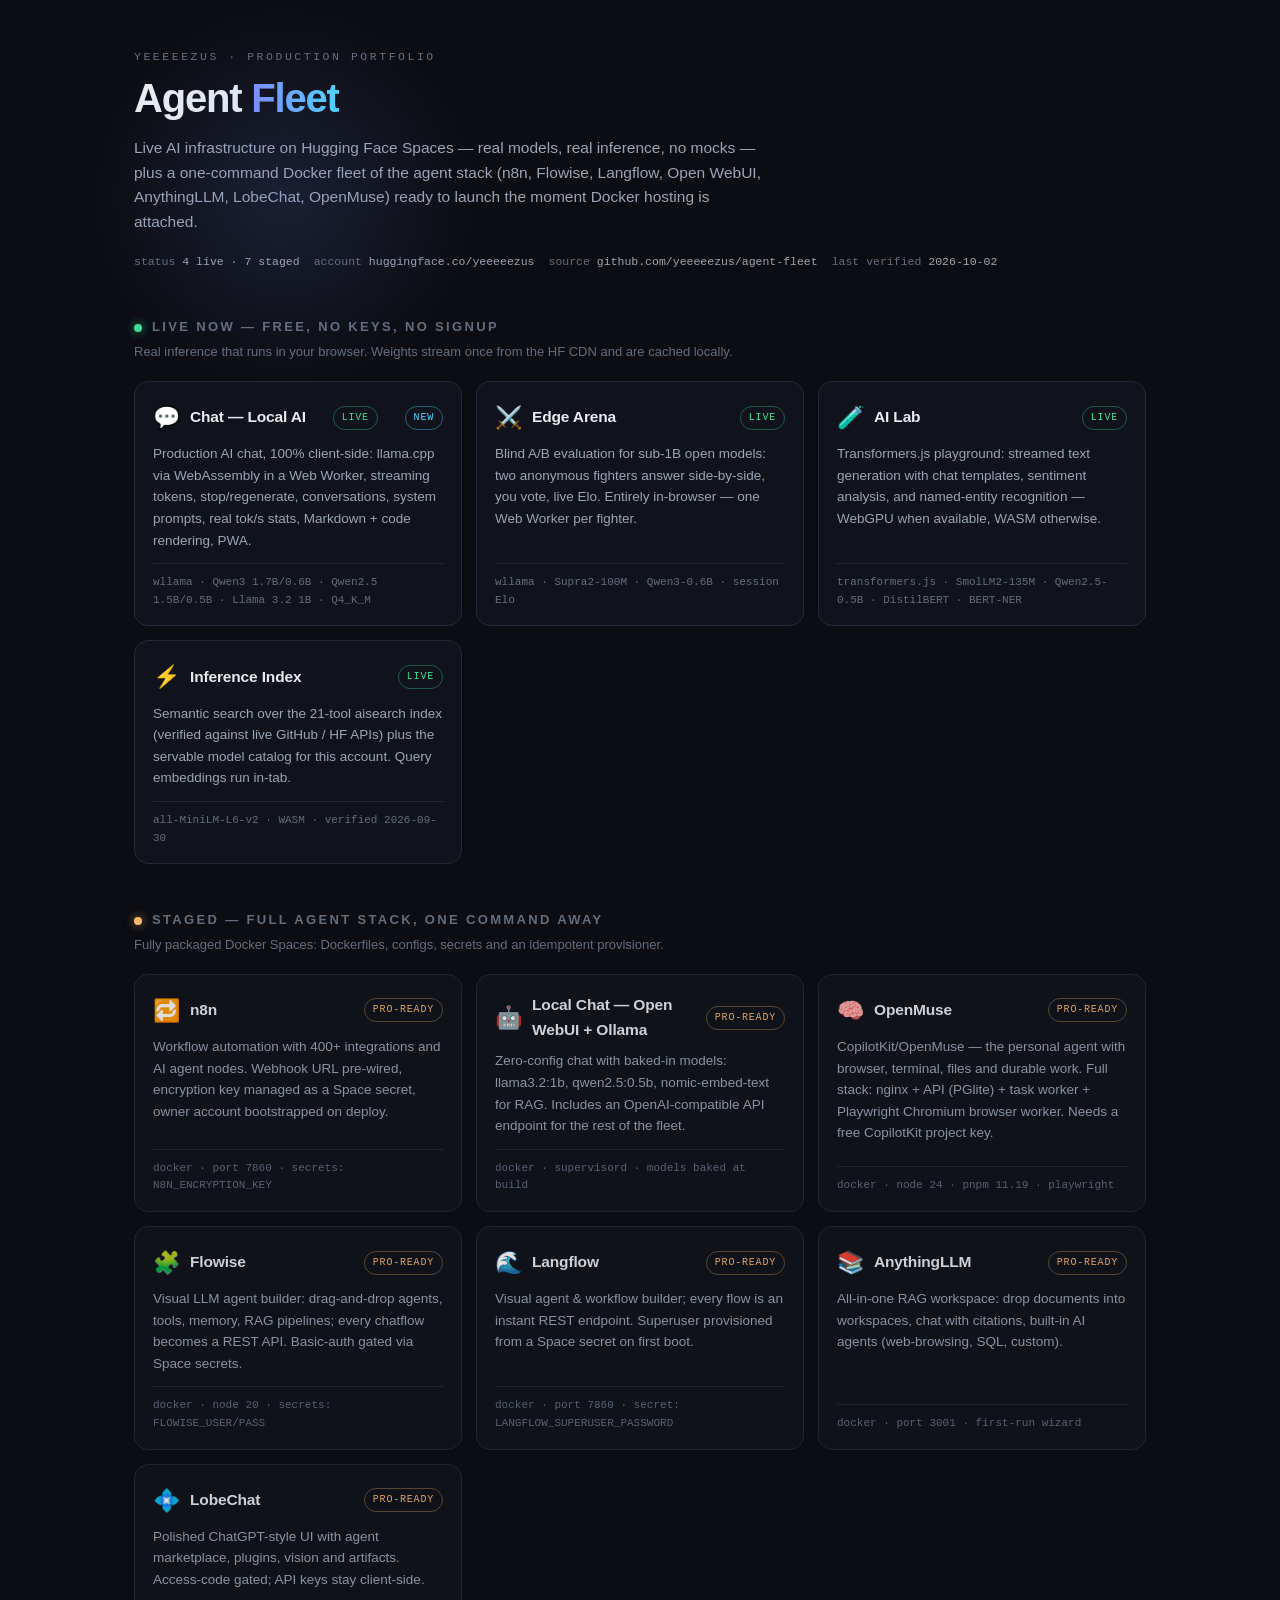
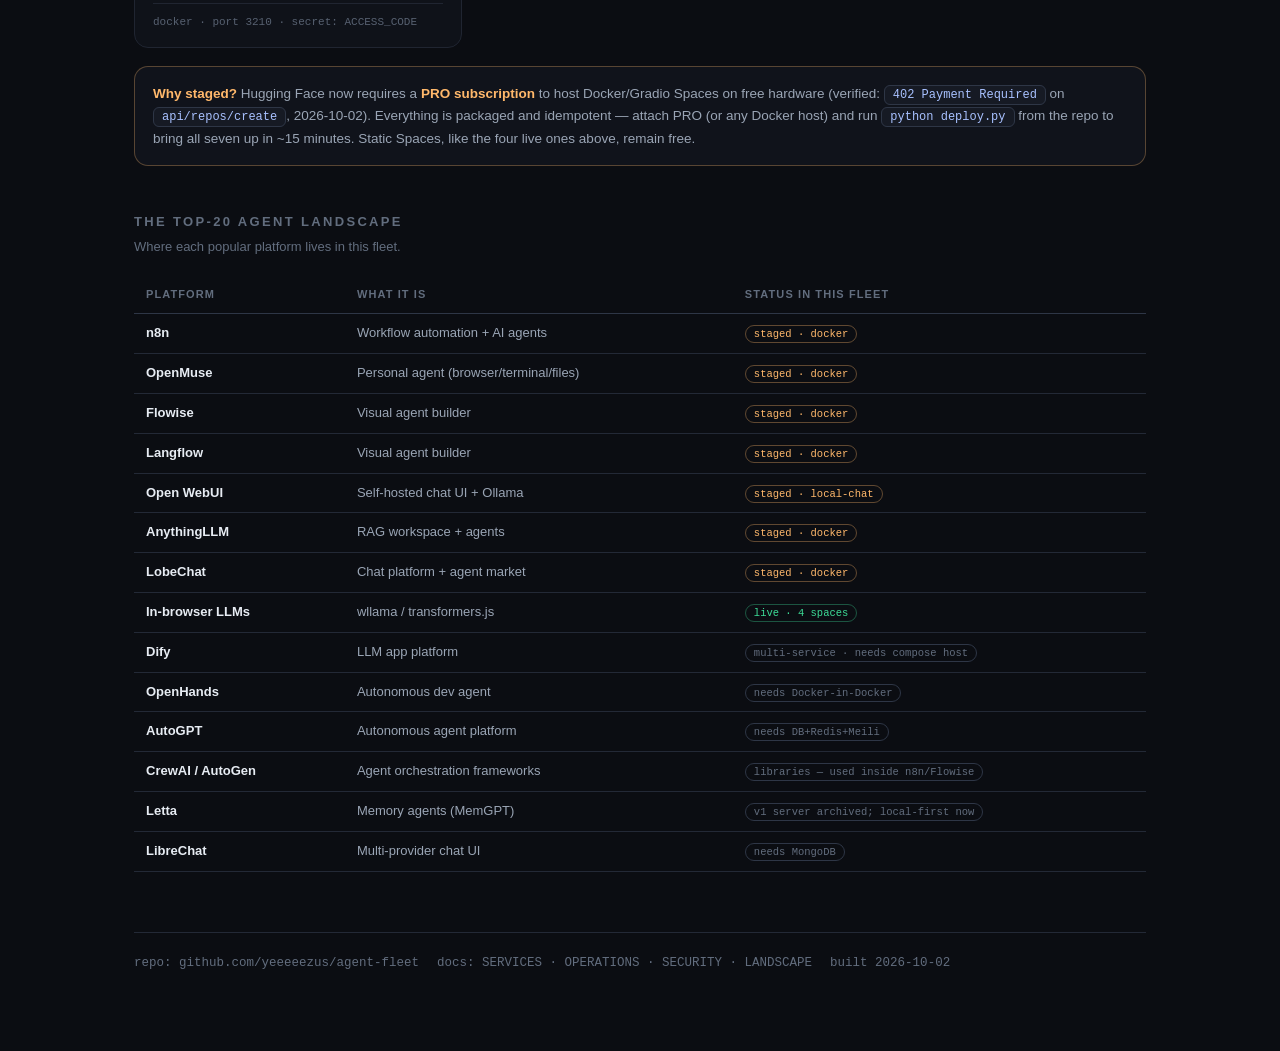
==== spaces/agent-hub/index.html @ 67d7ffa5 "agent-fleet: document deploy, ports, and secrets for this repo Replace the fleet notes so they match" ====
<!doctype html>
<html lang="en">
<head>
<meta charset="utf-8" />
<meta name="viewport" content="width=device-width, initial-scale=1" />
<title>Agent Fleet — live AI infrastructure</title>
<meta name="description" content="The agent fleet: live AI deployments on Hugging Face Spaces plus a one-command Docker fleet." />
<link rel="icon" href="data:image/svg+xml,%3Csvg xmlns='http://www.w3.org/2000/svg' viewBox='0 0 64 64'%3E%3Cdefs%3E%3ClinearGradient id='g' x1='0' y1='0' x2='1' y2='1'%3E%3Cstop offset='0' stop-color='%237c8cff'/%3E%3Cstop offset='1' stop-color='%234dd6ff'/%3E%3C/linearGradient%3E%3C/defs%3E%3Crect x='4' y='4' width='56' height='56' rx='14' fill='%230b0d12' stroke='url(%23g)' stroke-width='2.5'/%3E%3Ccircle cx='32' cy='32' r='10' fill='url(%23g)'/%3E%3C/svg%3E" />
<style>
:root {
  --bg: #0b0d12; --bg-2: #10131b; --bg-3: #161a24;
  --line: #232936; --line-2: #2e3646;
  --text: #e7ecf3; --text-2: #9aa5b5; --text-3: #626d7e;
  --accent: #7c8cff; --accent2: #4dd6ff;
  --ok: #3ddc97; --warn: #ffb86b;
  --mono: ui-monospace, "SF Mono", Menlo, Consolas, monospace;
  --sans: -apple-system, "Segoe UI", Inter, Roboto, sans-serif;
}
* { box-sizing: border-box; }
body {
  margin: 0; background: var(--bg); color: var(--text);
  font-family: var(--sans); font-size: 15px; line-height: 1.6;
}
.wrap { max-width: 1060px; margin: 0 auto; padding: 48px 24px 80px; }
a { color: var(--accent); text-decoration: none; }
a:hover { text-decoration: underline; }

header.hero { margin-bottom: 42px; position: relative; }
.glow {
  position: absolute; top: -60px; left: -60px; width: 420px; height: 420px;
  background: radial-gradient(circle, rgba(124,140,255,.14), transparent 65%);
  pointer-events: none;
}
.eyebrow {
  font-family: var(--mono); font-size: 11.5px; letter-spacing: .22em;
  color: var(--text-3); text-transform: uppercase; margin-bottom: 10px;
}
h1 { font-size: 40px; letter-spacing: -.03em; margin: 0 0 10px; line-height: 1.1; }
h1 .grad {
  background: linear-gradient(90deg, var(--accent), var(--accent2));
  -webkit-background-clip: text; background-clip: text; color: transparent;
}
.sub { color: var(--text-2); font-size: 15.5px; max-width: 640px; }
.meta {
  display: flex; flex-wrap: wrap; gap: 14px; margin-top: 18px;
  font-family: var(--mono); font-size: 11.5px; color: var(--text-3);
}
.meta span b { color: var(--text-2); font-weight: 500; }

section { margin-top: 46px; }
h2 {
  font-size: 13px; letter-spacing: .18em; text-transform: uppercase;
  color: var(--text-3); margin: 0 0 4px;
  display: flex; align-items: center; gap: 10px;
}
h2 .live-dot {
  width: 8px; height: 8px; border-radius: 50%; background: var(--ok);
  box-shadow: 0 0 10px rgba(61,220,151,.7);
}
h2 .pro-dot {
  width: 8px; height: 8px; border-radius: 50%; background: var(--warn);
  box-shadow: 0 0 10px rgba(255,184,107,.6);
}
.section-sub { color: var(--text-3); font-size: 13px; margin: 0 0 18px; }

.grid { display: grid; grid-template-columns: repeat(auto-fill, minmax(300px, 1fr)); gap: 14px; }

.card {
  background: var(--bg-2); border: 1px solid var(--line); border-radius: 14px;
  padding: 18px 18px 16px; display: flex; flex-direction: column; gap: 8px;
  transition: border-color .15s ease, transform .1s ease;
}
a.card { color: var(--text); }
a.card:hover { border-color: var(--accent); text-decoration: none; transform: translateY(-2px); }
.card.pro { opacity: .88; }
.card.pro:hover { border-color: var(--warn); }

.card-top { display: flex; align-items: center; gap: 10px; }
.card-emoji { font-size: 22px; }
.card-title { font-weight: 700; font-size: 15.5px; letter-spacing: -.01em; }
.badge {
  margin-left: auto; font-family: var(--mono); font-size: 10px;
  letter-spacing: .08em; padding: 3px 8px; border-radius: 999px;
  border: 1px solid var(--line-2); color: var(--text-3); white-space: nowrap;
}
.badge.live { color: var(--ok); border-color: rgba(61,220,151,.35); }
.badge.pro { color: var(--warn); border-color: rgba(255,184,107,.35); }
.badge.new { color: var(--accent2); border-color: rgba(77,214,255,.4); }
.card-desc { color: var(--text-2); font-size: 13.5px; flex: 1; }
.card-tech {
  font-family: var(--mono); font-size: 11px; color: var(--text-3);
  border-top: 1px solid var(--line); padding-top: 10px; margin-top: 4px;
}

.callout {
  margin-top: 18px; background: var(--bg-2); border: 1px solid rgba(255,184,107,.3);
  border-radius: 14px; padding: 16px 18px; font-size: 13.5px; color: var(--text-2);
}
.callout b { color: var(--warn); }
.callout code {
  font-family: var(--mono); font-size: 12px; background: var(--bg-3);
  border: 1px solid var(--line-2); border-radius: 6px; padding: 2px 8px; color: #a8c1ff;
}

table { width: 100%; border-collapse: collapse; font-size: 13px; }
th {
  text-align: left; font-size: 11px; letter-spacing: .1em; text-transform: uppercase;
  color: var(--text-3); padding: 10px 12px; border-bottom: 1px solid var(--line-2);
}
td { padding: 9px 12px; border-bottom: 1px solid var(--line); color: var(--text-2); }
td:first-child { color: var(--text); font-weight: 600; }
.tag {
  font-family: var(--mono); font-size: 10.5px; padding: 2px 8px; border-radius: 999px;
  border: 1px solid var(--line-2); white-space: nowrap;
}
.tag.live { color: var(--ok); border-color: rgba(61,220,151,.35); }
.tag.pro { color: var(--warn); border-color: rgba(255,184,107,.35); }
.tag.alt { color: var(--text-3); }

footer {
  margin-top: 60px; padding-top: 20px; border-top: 1px solid var(--line);
  color: var(--text-3); font-size: 12.5px; font-family: var(--mono);
  display: flex; flex-wrap: wrap; gap: 18px;
}
@media (max-width: 720px) { h1 { font-size: 30px; } .wrap { padding: 32px 16px 60px; } }
</style>
</head>
<body>
<div class="wrap">

<header class="hero">
  <div class="glow"></div>
  <div class="eyebrow">yeeeeezus · production portfolio</div>
  <h1>Agent <span class="grad">Fleet</span></h1>
  <p class="sub">Live AI infrastructure on Hugging Face Spaces — real models, real inference, no mocks —
  plus a one-command Docker fleet of the agent stack (n8n, Flowise, Langflow, Open WebUI, AnythingLLM,
  LobeChat, OpenMuse) ready to launch the moment Docker hosting is attached.</p>
  <div class="meta">
    <span>status <b>4 live · 7 staged</b></span>
    <span>account <b>huggingface.co/yeeeeezus</b></span>
    <span>source <b>github.com/yeeeeezus/agent-fleet</b></span>
    <span>last verified <b>2026-10-02</b></span>
  </div>
</header>

<section>
  <h2><span class="live-dot"></span>Live now — free, no keys, no signup</h2>
  <p class="section-sub">Real inference that runs in your browser. Weights stream once from the HF CDN and are cached locally.</p>
  <div class="grid">

    <a class="card" href="https://yeeeeezus-chat.static.hf.space" target="_blank" rel="noopener">
      <div class="card-top"><span class="card-emoji">💬</span><span class="card-title">Chat — Local AI</span><span class="badge live">LIVE</span><span class="badge new">NEW</span></div>
      <div class="card-desc">Production AI chat, 100% client-side: llama.cpp via WebAssembly in a Web Worker, streaming tokens, stop/regenerate, conversations, system prompts, real tok/s stats, Markdown + code rendering, PWA.</div>
      <div class="card-tech">wllama · Qwen3 1.7B/0.6B · Qwen2.5 1.5B/0.5B · Llama 3.2 1B · Q4_K_M</div>
    </a>

    <a class="card" href="https://yeeeeezus-edge-arena.static.hf.space" target="_blank" rel="noopener">
      <div class="card-top"><span class="card-emoji">⚔️</span><span class="card-title">Edge Arena</span><span class="badge live">LIVE</span></div>
      <div class="card-desc">Blind A/B evaluation for sub-1B open models: two anonymous fighters answer side-by-side, you vote, live Elo. Entirely in-browser — one Web Worker per fighter.</div>
      <div class="card-tech">wllama · Supra2-100M · Qwen3-0.6B · session Elo</div>
    </a>

    <a class="card" href="https://yeeeeezus-ai-lab.static.hf.space" target="_blank" rel="noopener">
      <div class="card-top"><span class="card-emoji">🧪</span><span class="card-title">AI Lab</span><span class="badge live">LIVE</span></div>
      <div class="card-desc">Transformers.js playground: streamed text generation with chat templates, sentiment analysis, and named-entity recognition — WebGPU when available, WASM otherwise.</div>
      <div class="card-tech">transformers.js · SmolLM2-135M · Qwen2.5-0.5B · DistilBERT · BERT-NER</div>
    </a>

    <a class="card" href="https://yeeeeezus-inference.static.hf.space" target="_blank" rel="noopener">
      <div class="card-top"><span class="card-emoji">⚡</span><span class="card-title">Inference Index</span><span class="badge live">LIVE</span></div>
      <div class="card-desc">Semantic search over the 21-tool aisearch index (verified against live GitHub / HF APIs) plus the servable model catalog for this account. Query embeddings run in-tab.</div>
      <div class="card-tech">all-MiniLM-L6-v2 · WASM · verified 2026-09-30</div>
    </a>

  </div>
</section>

<section>
  <h2><span class="pro-dot"></span>Staged — full agent stack, one command away</h2>
  <p class="section-sub">Fully packaged Docker Spaces: Dockerfiles, configs, secrets and an idempotent provisioner.</p>
  <div class="grid">

    <a class="card pro" href="https://github.com/yeeeeezus/agent-fleet/tree/main/spaces/n8n" target="_blank" rel="noopener">
      <div class="card-top"><span class="card-emoji">🔁</span><span class="card-title">n8n</span><span class="badge pro">PRO-READY</span></div>
      <div class="card-desc">Workflow automation with 400+ integrations and AI agent nodes. Webhook URL pre-wired, encryption key managed as a Space secret, owner account bootstrapped on deploy.</div>
      <div class="card-tech">docker · port 7860 · secrets: N8N_ENCRYPTION_KEY</div>
    </a>

    <a class="card pro" href="https://github.com/yeeeeezus/agent-fleet/tree/main/spaces/local-chat" target="_blank" rel="noopener">
      <div class="card-top"><span class="card-emoji">🤖</span><span class="card-title">Local Chat — Open WebUI + Ollama</span><span class="badge pro">PRO-READY</span></div>
      <div class="card-desc">Zero-config chat with baked-in models: llama3.2:1b, qwen2.5:0.5b, nomic-embed-text for RAG. Includes an OpenAI-compatible API endpoint for the rest of the fleet.</div>
      <div class="card-tech">docker · supervisord · models baked at build</div>
    </a>

    <a class="card pro" href="https://github.com/yeeeeezus/agent-fleet/tree/main/spaces/openmuse" target="_blank" rel="noopener">
      <div class="card-top"><span class="card-emoji">🧠</span><span class="card-title">OpenMuse</span><span class="badge pro">PRO-READY</span></div>
      <div class="card-desc">CopilotKit/OpenMuse — the personal agent with browser, terminal, files and durable work. Full stack: nginx + API (PGlite) + task worker + Playwright Chromium browser worker. Needs a free CopilotKit project key.</div>
      <div class="card-tech">docker · node 24 · pnpm 11.19 · playwright</div>
    </a>

    <a class="card pro" href="https://github.com/yeeeeezus/agent-fleet/tree/main/spaces/flowise" target="_blank" rel="noopener">
      <div class="card-top"><span class="card-emoji">🧩</span><span class="card-title">Flowise</span><span class="badge pro">PRO-READY</span></div>
      <div class="card-desc">Visual LLM agent builder: drag-and-drop agents, tools, memory, RAG pipelines; every chatflow becomes a REST API. Basic-auth gated via Space secrets.</div>
      <div class="card-tech">docker · node 20 · secrets: FLOWISE_USER/PASS</div>
    </a>

    <a class="card pro" href="https://github.com/yeeeeezus/agent-fleet/tree/main/spaces/langflow" target="_blank" rel="noopener">
      <div class="card-top"><span class="card-emoji">🌊</span><span class="card-title">Langflow</span><span class="badge pro">PRO-READY</span></div>
      <div class="card-desc">Visual agent & workflow builder; every flow is an instant REST endpoint. Superuser provisioned from a Space secret on first boot.</div>
      <div class="card-tech">docker · port 7860 · secret: LANGFLOW_SUPERUSER_PASSWORD</div>
    </a>

    <a class="card pro" href="https://github.com/yeeeeezus/agent-fleet/tree/main/spaces/anythingllm" target="_blank" rel="noopener">
      <div class="card-top"><span class="card-emoji">📚</span><span class="card-title">AnythingLLM</span><span class="badge pro">PRO-READY</span></div>
      <div class="card-desc">All-in-one RAG workspace: drop documents into workspaces, chat with citations, built-in AI agents (web-browsing, SQL, custom).</div>
      <div class="card-tech">docker · port 3001 · first-run wizard</div>
    </a>

    <a class="card pro" href="https://github.com/yeeeeezus/agent-fleet/tree/main/spaces/lobechat" target="_blank" rel="noopener">
      <div class="card-top"><span class="card-emoji">💠</span><span class="card-title">LobeChat</span><span class="badge pro">PRO-READY</span></div>
      <div class="card-desc">Polished ChatGPT-style UI with agent marketplace, plugins, vision and artifacts. Access-code gated; API keys stay client-side.</div>
      <div class="card-tech">docker · port 3210 · secret: ACCESS_CODE</div>
    </a>

  </div>

  <div class="callout">
    <b>Why staged?</b> Hugging Face now requires a <b>PRO subscription</b> to host Docker/Gradio Spaces on
    free hardware (verified: <code>402 Payment Required</code> on <code>api/repos/create</code>, 2026-10-02).
    Everything is packaged and idempotent — attach PRO (or any Docker host) and run
    <code>python deploy.py</code> from the repo to bring all seven up in ~15 minutes.
    Static Spaces, like the four live ones above, remain free.
  </div>
</section>

<section>
  <h2>The top-20 agent landscape</h2>
  <p class="section-sub">Where each popular platform lives in this fleet.</p>
  <table>
    <thead><tr><th>Platform</th><th>What it is</th><th>Status in this fleet</th></tr></thead>
    <tbody>
      <tr><td>n8n</td><td>Workflow automation + AI agents</td><td><span class="tag pro">staged · docker</span></td></tr>
      <tr><td>OpenMuse</td><td>Personal agent (browser/terminal/files)</td><td><span class="tag pro">staged · docker</span></td></tr>
      <tr><td>Flowise</td><td>Visual agent builder</td><td><span class="tag pro">staged · docker</span></td></tr>
      <tr><td>Langflow</td><td>Visual agent builder</td><td><span class="tag pro">staged · docker</span></td></tr>
      <tr><td>Open WebUI</td><td>Self-hosted chat UI + Ollama</td><td><span class="tag pro">staged · local-chat</span></td></tr>
      <tr><td>AnythingLLM</td><td>RAG workspace + agents</td><td><span class="tag pro">staged · docker</span></td></tr>
      <tr><td>LobeChat</td><td>Chat platform + agent market</td><td><span class="tag pro">staged · docker</span></td></tr>
      <tr><td>In-browser LLMs</td><td>wllama / transformers.js</td><td><span class="tag live">live · 4 spaces</span></td></tr>
      <tr><td>Dify</td><td>LLM app platform</td><td><span class="tag alt">multi-service · needs compose host</span></td></tr>
      <tr><td>OpenHands</td><td>Autonomous dev agent</td><td><span class="tag alt">needs Docker-in-Docker</span></td></tr>
      <tr><td>AutoGPT</td><td>Autonomous agent platform</td><td><span class="tag alt">needs DB+Redis+Meili</span></td></tr>
      <tr><td>CrewAI / AutoGen</td><td>Agent orchestration frameworks</td><td><span class="tag alt">libraries — used inside n8n/Flowise</span></td></tr>
      <tr><td>Letta</td><td>Memory agents (MemGPT)</td><td><span class="tag alt">v1 server archived; local-first now</span></td></tr>
      <tr><td>LibreChat</td><td>Multi-provider chat UI</td><td><span class="tag alt">needs MongoDB</span></td></tr>
    </tbody>
  </table>
</section>

<footer>
  <span>repo: github.com/yeeeeezus/agent-fleet</span>
  <span>docs: SERVICES · OPERATIONS · SECURITY · LANDSCAPE</span>
  <span>built 2026-10-02</span>
</footer>

</div>
</body>
</html>
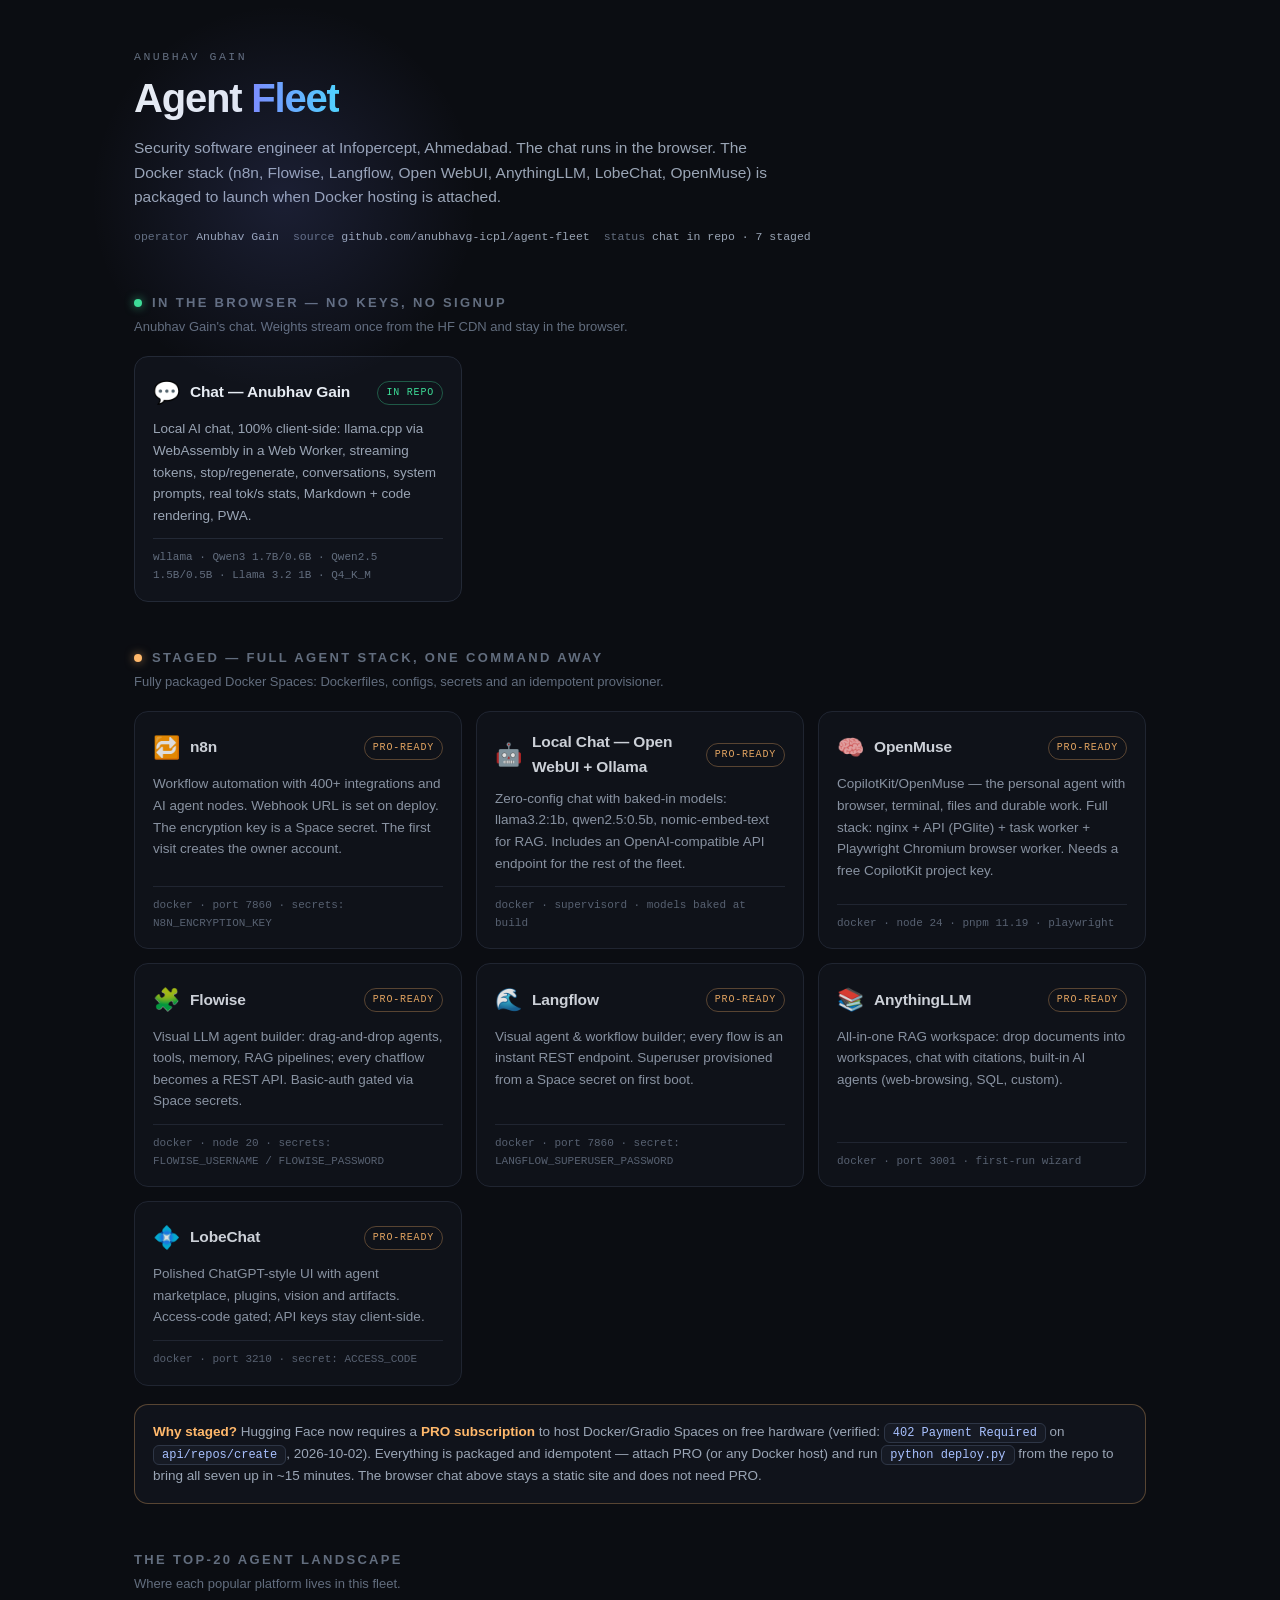
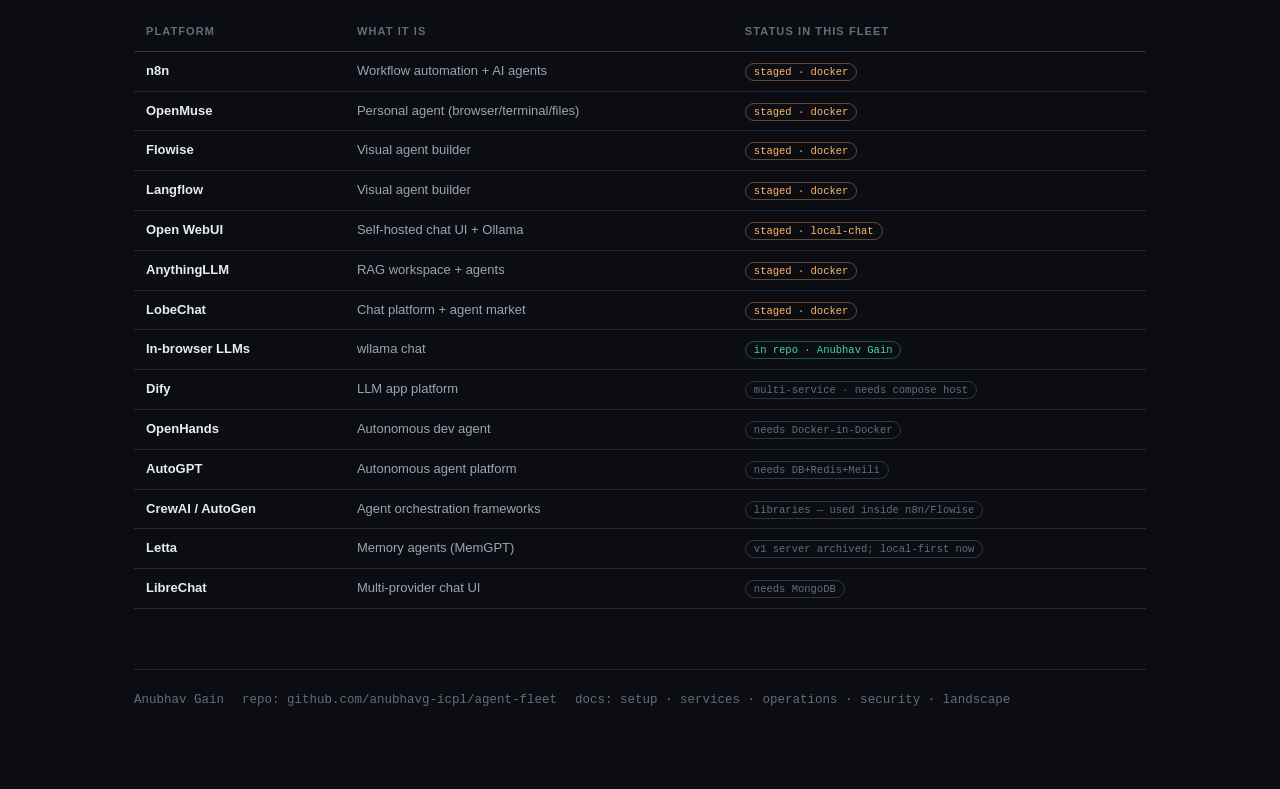
==== commit 8b347207: "agent-fleet: document setup and align the fleet with this fork Add an Open Knowledge Format 0.2 bund" ====
--- a/spaces/agent-hub/index.html
+++ b/spaces/agent-hub/index.html
@@ -3,8 +3,8 @@
 <head>
 <meta charset="utf-8" />
 <meta name="viewport" content="width=device-width, initial-scale=1" />
-<title>Agent Fleet — live AI infrastructure</title>
-<meta name="description" content="The agent fleet: live AI deployments on Hugging Face Spaces plus a one-command Docker fleet." />
+<title>Agent Fleet — Anubhav Gain</title>
+<meta name="description" content="Anubhav Gain's agent fleet: in-browser AI chat plus a one-command Docker stack." />
 <link rel="icon" href="data:image/svg+xml,%3Csvg xmlns='http://www.w3.org/2000/svg' viewBox='0 0 64 64'%3E%3Cdefs%3E%3ClinearGradient id='g' x1='0' y1='0' x2='1' y2='1'%3E%3Cstop offset='0' stop-color='%237c8cff'/%3E%3Cstop offset='1' stop-color='%234dd6ff'/%3E%3C/linearGradient%3E%3C/defs%3E%3Crect x='4' y='4' width='56' height='56' rx='14' fill='%230b0d12' stroke='url(%23g)' stroke-width='2.5'/%3E%3Ccircle cx='32' cy='32' r='10' fill='url(%23g)'/%3E%3C/svg%3E" />
 <style>
 :root {
@@ -130,46 +130,28 @@
 
 <header class="hero">
   <div class="glow"></div>
-  <div class="eyebrow">yeeeeezus · production portfolio</div>
+  <div class="eyebrow">Anubhav Gain</div>
   <h1>Agent <span class="grad">Fleet</span></h1>
-  <p class="sub">Live AI infrastructure on Hugging Face Spaces — real models, real inference, no mocks —
-  plus a one-command Docker fleet of the agent stack (n8n, Flowise, Langflow, Open WebUI, AnythingLLM,
-  LobeChat, OpenMuse) ready to launch the moment Docker hosting is attached.</p>
+  <p class="sub">Security software engineer at Infopercept, Ahmedabad.
+  The chat runs in the browser. The Docker stack (n8n, Flowise, Langflow,
+  Open WebUI, AnythingLLM, LobeChat, OpenMuse) is packaged to launch when
+  Docker hosting is attached.</p>
   <div class="meta">
-    <span>status <b>4 live · 7 staged</b></span>
-    <span>account <b>huggingface.co/yeeeeezus</b></span>
-    <span>source <b>github.com/yeeeeezus/agent-fleet</b></span>
-    <span>last verified <b>2026-10-02</b></span>
+    <span>operator <b>Anubhav Gain</b></span>
+    <span>source <b>github.com/anubhavg-icpl/agent-fleet</b></span>
+    <span>status <b>chat in repo · 7 staged</b></span>
   </div>
 </header>
 
 <section>
-  <h2><span class="live-dot"></span>Live now — free, no keys, no signup</h2>
-  <p class="section-sub">Real inference that runs in your browser. Weights stream once from the HF CDN and are cached locally.</p>
+  <h2><span class="live-dot"></span>In the browser — no keys, no signup</h2>
+  <p class="section-sub">Anubhav Gain's chat. Weights stream once from the HF CDN and stay in the browser.</p>
   <div class="grid">
 
-    <a class="card" href="https://yeeeeezus-chat.static.hf.space" target="_blank" rel="noopener">
-      <div class="card-top"><span class="card-emoji">💬</span><span class="card-title">Chat — Local AI</span><span class="badge live">LIVE</span><span class="badge new">NEW</span></div>
-      <div class="card-desc">Production AI chat, 100% client-side: llama.cpp via WebAssembly in a Web Worker, streaming tokens, stop/regenerate, conversations, system prompts, real tok/s stats, Markdown + code rendering, PWA.</div>
+    <a class="card" href="https://github.com/anubhavg-icpl/agent-fleet/tree/main/spaces/chat" target="_blank" rel="noopener">
+      <div class="card-top"><span class="card-emoji">💬</span><span class="card-title">Chat — Anubhav Gain</span><span class="badge live">IN REPO</span></div>
+      <div class="card-desc">Local AI chat, 100% client-side: llama.cpp via WebAssembly in a Web Worker, streaming tokens, stop/regenerate, conversations, system prompts, real tok/s stats, Markdown + code rendering, PWA.</div>
       <div class="card-tech">wllama · Qwen3 1.7B/0.6B · Qwen2.5 1.5B/0.5B · Llama 3.2 1B · Q4_K_M</div>
-    </a>
-
-    <a class="card" href="https://yeeeeezus-edge-arena.static.hf.space" target="_blank" rel="noopener">
-      <div class="card-top"><span class="card-emoji">⚔️</span><span class="card-title">Edge Arena</span><span class="badge live">LIVE</span></div>
-      <div class="card-desc">Blind A/B evaluation for sub-1B open models: two anonymous fighters answer side-by-side, you vote, live Elo. Entirely in-browser — one Web Worker per fighter.</div>
-      <div class="card-tech">wllama · Supra2-100M · Qwen3-0.6B · session Elo</div>
-    </a>
-
-    <a class="card" href="https://yeeeeezus-ai-lab.static.hf.space" target="_blank" rel="noopener">
-      <div class="card-top"><span class="card-emoji">🧪</span><span class="card-title">AI Lab</span><span class="badge live">LIVE</span></div>
-      <div class="card-desc">Transformers.js playground: streamed text generation with chat templates, sentiment analysis, and named-entity recognition — WebGPU when available, WASM otherwise.</div>
-      <div class="card-tech">transformers.js · SmolLM2-135M · Qwen2.5-0.5B · DistilBERT · BERT-NER</div>
-    </a>
-
-    <a class="card" href="https://yeeeeezus-inference.static.hf.space" target="_blank" rel="noopener">
-      <div class="card-top"><span class="card-emoji">⚡</span><span class="card-title">Inference Index</span><span class="badge live">LIVE</span></div>
-      <div class="card-desc">Semantic search over the 21-tool aisearch index (verified against live GitHub / HF APIs) plus the servable model catalog for this account. Query embeddings run in-tab.</div>
-      <div class="card-tech">all-MiniLM-L6-v2 · WASM · verified 2026-09-30</div>
     </a>
 
   </div>
@@ -180,43 +162,43 @@
   <p class="section-sub">Fully packaged Docker Spaces: Dockerfiles, configs, secrets and an idempotent provisioner.</p>
   <div class="grid">
 
-    <a class="card pro" href="https://github.com/yeeeeezus/agent-fleet/tree/main/spaces/n8n" target="_blank" rel="noopener">
+    <a class="card pro" href="https://github.com/anubhavg-icpl/agent-fleet/tree/main/spaces/n8n" target="_blank" rel="noopener">
       <div class="card-top"><span class="card-emoji">🔁</span><span class="card-title">n8n</span><span class="badge pro">PRO-READY</span></div>
-      <div class="card-desc">Workflow automation with 400+ integrations and AI agent nodes. Webhook URL pre-wired, encryption key managed as a Space secret, owner account bootstrapped on deploy.</div>
+      <div class="card-desc">Workflow automation with 400+ integrations and AI agent nodes. Webhook URL is set on deploy. The encryption key is a Space secret. The first visit creates the owner account.</div>
       <div class="card-tech">docker · port 7860 · secrets: N8N_ENCRYPTION_KEY</div>
     </a>
 
-    <a class="card pro" href="https://github.com/yeeeeezus/agent-fleet/tree/main/spaces/local-chat" target="_blank" rel="noopener">
+    <a class="card pro" href="https://github.com/anubhavg-icpl/agent-fleet/tree/main/spaces/local-chat" target="_blank" rel="noopener">
       <div class="card-top"><span class="card-emoji">🤖</span><span class="card-title">Local Chat — Open WebUI + Ollama</span><span class="badge pro">PRO-READY</span></div>
       <div class="card-desc">Zero-config chat with baked-in models: llama3.2:1b, qwen2.5:0.5b, nomic-embed-text for RAG. Includes an OpenAI-compatible API endpoint for the rest of the fleet.</div>
       <div class="card-tech">docker · supervisord · models baked at build</div>
     </a>
 
-    <a class="card pro" href="https://github.com/yeeeeezus/agent-fleet/tree/main/spaces/openmuse" target="_blank" rel="noopener">
+    <a class="card pro" href="https://github.com/anubhavg-icpl/agent-fleet/tree/main/spaces/openmuse" target="_blank" rel="noopener">
       <div class="card-top"><span class="card-emoji">🧠</span><span class="card-title">OpenMuse</span><span class="badge pro">PRO-READY</span></div>
       <div class="card-desc">CopilotKit/OpenMuse — the personal agent with browser, terminal, files and durable work. Full stack: nginx + API (PGlite) + task worker + Playwright Chromium browser worker. Needs a free CopilotKit project key.</div>
       <div class="card-tech">docker · node 24 · pnpm 11.19 · playwright</div>
     </a>
 
-    <a class="card pro" href="https://github.com/yeeeeezus/agent-fleet/tree/main/spaces/flowise" target="_blank" rel="noopener">
+    <a class="card pro" href="https://github.com/anubhavg-icpl/agent-fleet/tree/main/spaces/flowise" target="_blank" rel="noopener">
       <div class="card-top"><span class="card-emoji">🧩</span><span class="card-title">Flowise</span><span class="badge pro">PRO-READY</span></div>
       <div class="card-desc">Visual LLM agent builder: drag-and-drop agents, tools, memory, RAG pipelines; every chatflow becomes a REST API. Basic-auth gated via Space secrets.</div>
-      <div class="card-tech">docker · node 20 · secrets: FLOWISE_USER/PASS</div>
-    </a>
-
-    <a class="card pro" href="https://github.com/yeeeeezus/agent-fleet/tree/main/spaces/langflow" target="_blank" rel="noopener">
+      <div class="card-tech">docker · node 20 · secrets: FLOWISE_USERNAME / FLOWISE_PASSWORD</div>
+    </a>
+
+    <a class="card pro" href="https://github.com/anubhavg-icpl/agent-fleet/tree/main/spaces/langflow" target="_blank" rel="noopener">
       <div class="card-top"><span class="card-emoji">🌊</span><span class="card-title">Langflow</span><span class="badge pro">PRO-READY</span></div>
       <div class="card-desc">Visual agent & workflow builder; every flow is an instant REST endpoint. Superuser provisioned from a Space secret on first boot.</div>
       <div class="card-tech">docker · port 7860 · secret: LANGFLOW_SUPERUSER_PASSWORD</div>
     </a>
 
-    <a class="card pro" href="https://github.com/yeeeeezus/agent-fleet/tree/main/spaces/anythingllm" target="_blank" rel="noopener">
+    <a class="card pro" href="https://github.com/anubhavg-icpl/agent-fleet/tree/main/spaces/anythingllm" target="_blank" rel="noopener">
       <div class="card-top"><span class="card-emoji">📚</span><span class="card-title">AnythingLLM</span><span class="badge pro">PRO-READY</span></div>
       <div class="card-desc">All-in-one RAG workspace: drop documents into workspaces, chat with citations, built-in AI agents (web-browsing, SQL, custom).</div>
       <div class="card-tech">docker · port 3001 · first-run wizard</div>
     </a>
 
-    <a class="card pro" href="https://github.com/yeeeeezus/agent-fleet/tree/main/spaces/lobechat" target="_blank" rel="noopener">
+    <a class="card pro" href="https://github.com/anubhavg-icpl/agent-fleet/tree/main/spaces/lobechat" target="_blank" rel="noopener">
       <div class="card-top"><span class="card-emoji">💠</span><span class="card-title">LobeChat</span><span class="badge pro">PRO-READY</span></div>
       <div class="card-desc">Polished ChatGPT-style UI with agent marketplace, plugins, vision and artifacts. Access-code gated; API keys stay client-side.</div>
       <div class="card-tech">docker · port 3210 · secret: ACCESS_CODE</div>
@@ -229,7 +211,7 @@
     free hardware (verified: <code>402 Payment Required</code> on <code>api/repos/create</code>, 2026-10-02).
     Everything is packaged and idempotent — attach PRO (or any Docker host) and run
     <code>python deploy.py</code> from the repo to bring all seven up in ~15 minutes.
-    Static Spaces, like the four live ones above, remain free.
+    The browser chat above stays a static site and does not need PRO.
   </div>
 </section>
 
@@ -246,7 +228,7 @@
       <tr><td>Open WebUI</td><td>Self-hosted chat UI + Ollama</td><td><span class="tag pro">staged · local-chat</span></td></tr>
       <tr><td>AnythingLLM</td><td>RAG workspace + agents</td><td><span class="tag pro">staged · docker</span></td></tr>
       <tr><td>LobeChat</td><td>Chat platform + agent market</td><td><span class="tag pro">staged · docker</span></td></tr>
-      <tr><td>In-browser LLMs</td><td>wllama / transformers.js</td><td><span class="tag live">live · 4 spaces</span></td></tr>
+      <tr><td>In-browser LLMs</td><td>wllama chat</td><td><span class="tag live">in repo · Anubhav Gain</span></td></tr>
       <tr><td>Dify</td><td>LLM app platform</td><td><span class="tag alt">multi-service · needs compose host</span></td></tr>
       <tr><td>OpenHands</td><td>Autonomous dev agent</td><td><span class="tag alt">needs Docker-in-Docker</span></td></tr>
       <tr><td>AutoGPT</td><td>Autonomous agent platform</td><td><span class="tag alt">needs DB+Redis+Meili</span></td></tr>
@@ -258,9 +240,9 @@
 </section>
 
 <footer>
-  <span>repo: github.com/yeeeeezus/agent-fleet</span>
-  <span>docs: SERVICES · OPERATIONS · SECURITY · LANDSCAPE</span>
-  <span>built 2026-10-02</span>
+  <span>Anubhav Gain</span>
+  <span>repo: github.com/anubhavg-icpl/agent-fleet</span>
+  <span>docs: setup · services · operations · security · landscape</span>
 </footer>
 
 </div>
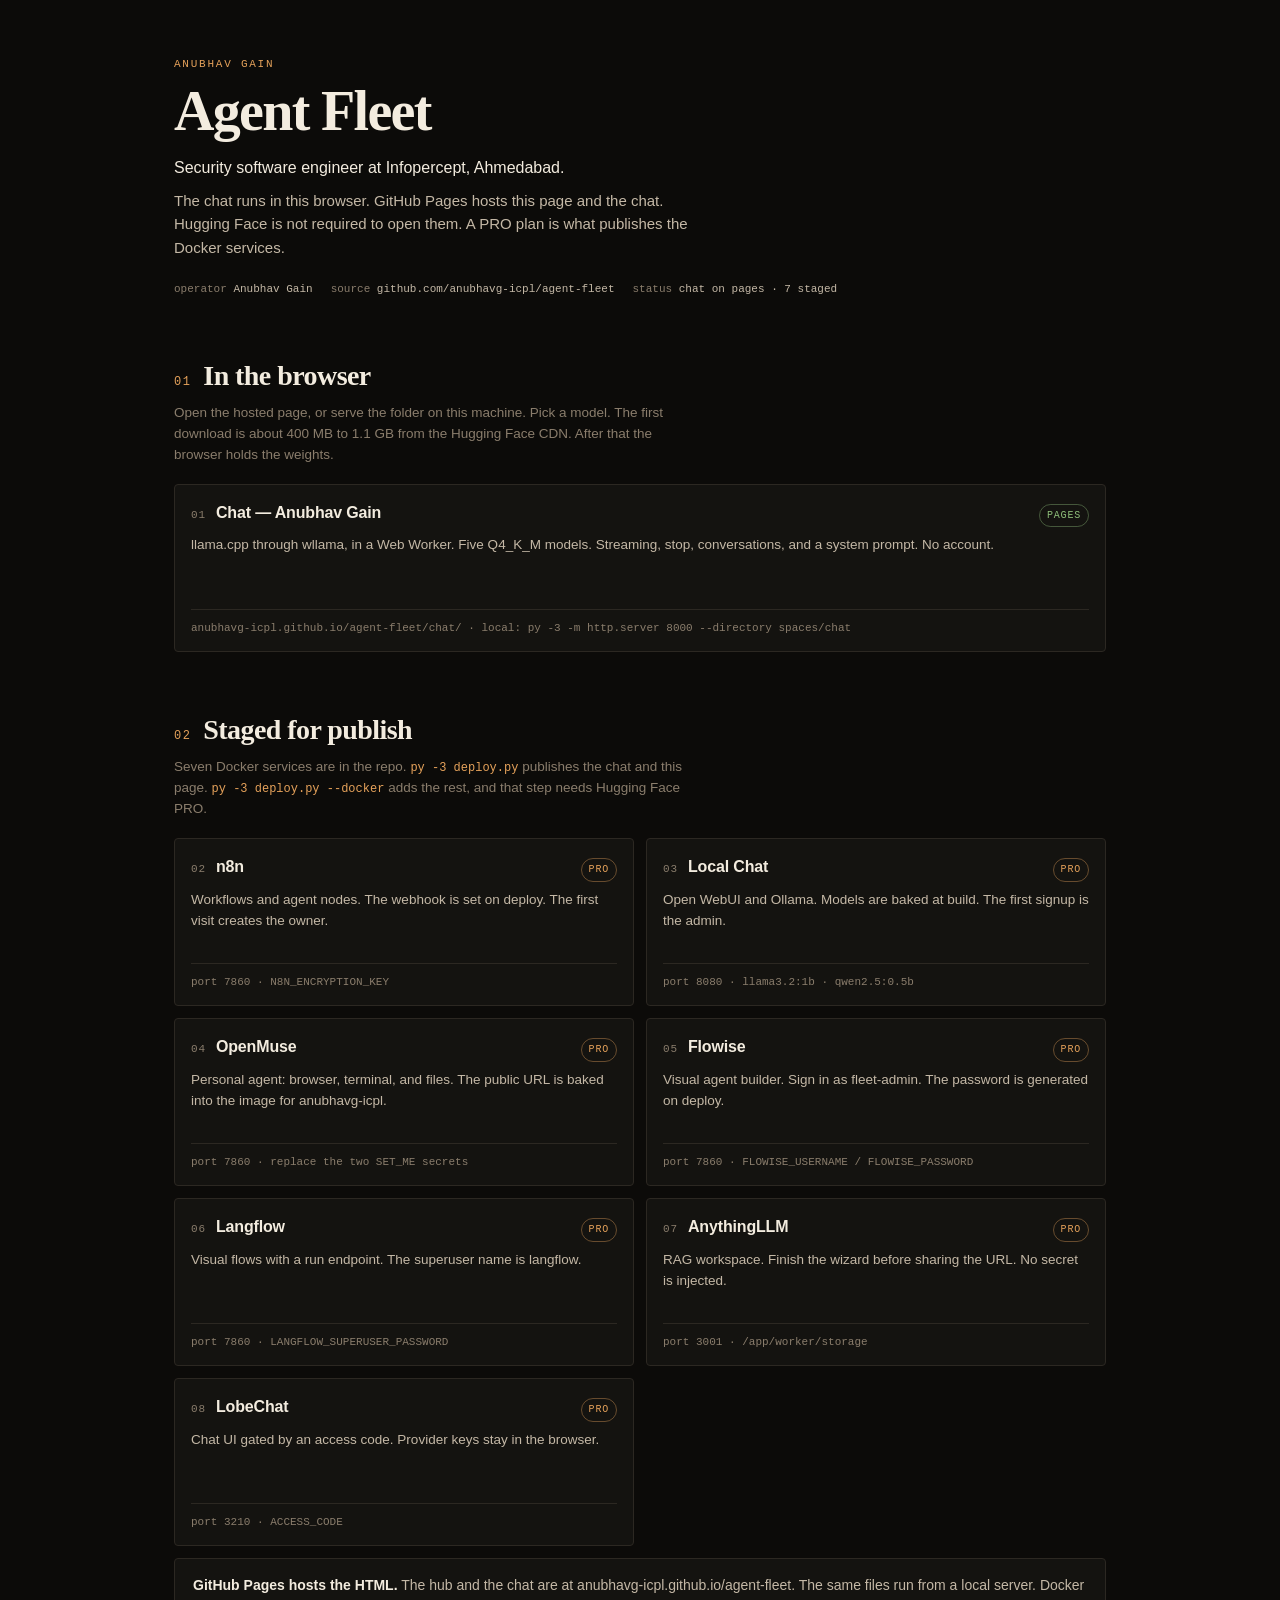
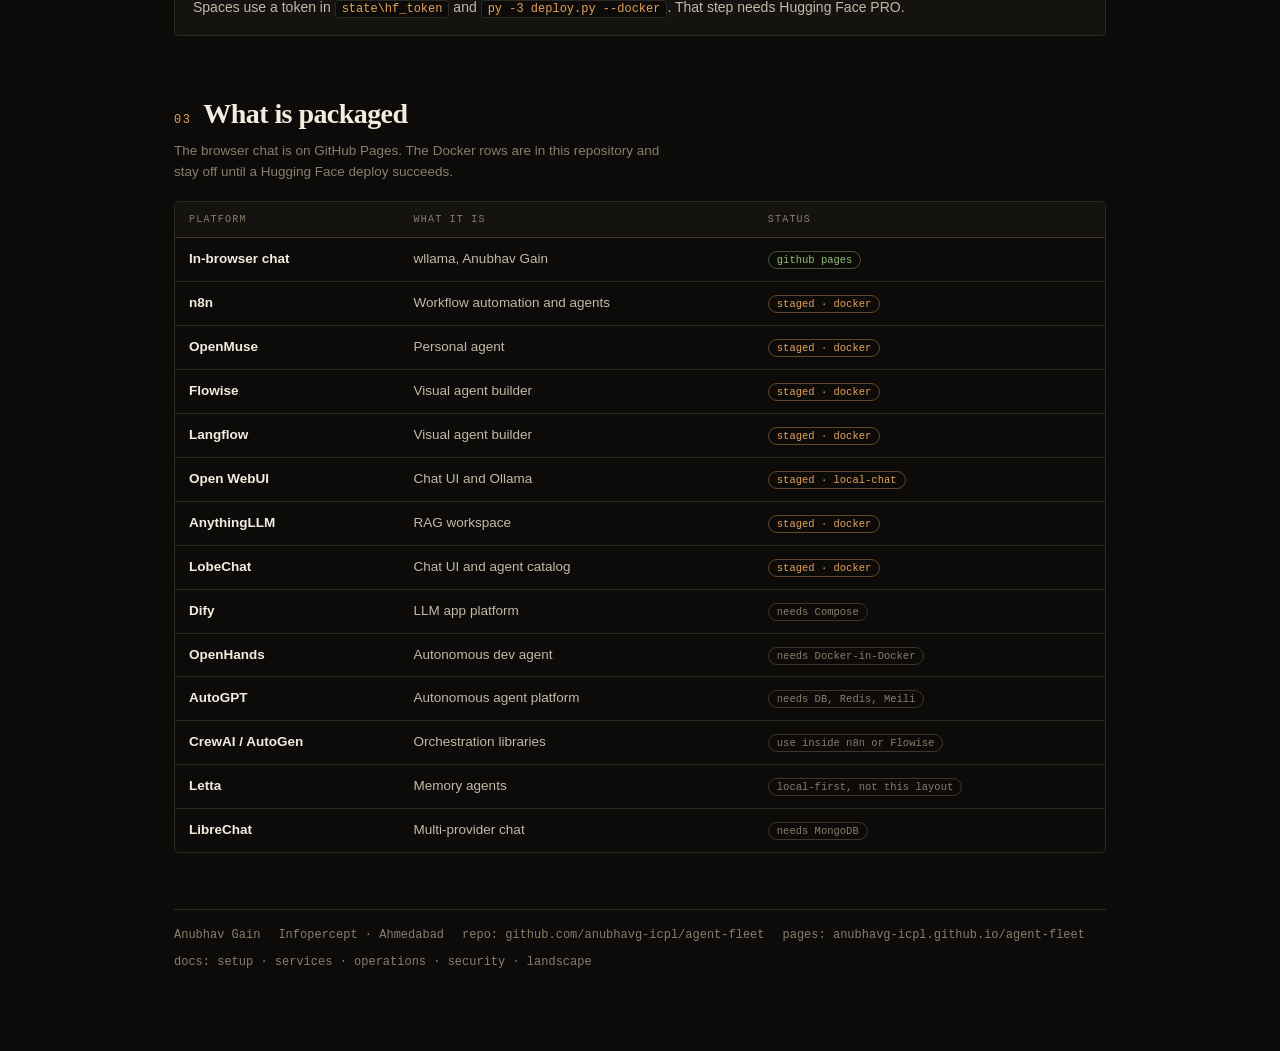
==== commit e1ffe88f: "agent-fleet: publish the hub and browser chat on GitHub Pages Host the static hub and the in-browser" ====
--- a/spaces/agent-hub/index.html
+++ b/spaces/agent-hub/index.html
@@ -4,244 +4,245 @@
 <meta charset="utf-8" />
 <meta name="viewport" content="width=device-width, initial-scale=1" />
 <title>Agent Fleet — Anubhav Gain</title>
-<meta name="description" content="Anubhav Gain's agent fleet: in-browser AI chat plus a one-command Docker stack." />
-<link rel="icon" href="data:image/svg+xml,%3Csvg xmlns='http://www.w3.org/2000/svg' viewBox='0 0 64 64'%3E%3Cdefs%3E%3ClinearGradient id='g' x1='0' y1='0' x2='1' y2='1'%3E%3Cstop offset='0' stop-color='%237c8cff'/%3E%3Cstop offset='1' stop-color='%234dd6ff'/%3E%3C/linearGradient%3E%3C/defs%3E%3Crect x='4' y='4' width='56' height='56' rx='14' fill='%230b0d12' stroke='url(%23g)' stroke-width='2.5'/%3E%3Ccircle cx='32' cy='32' r='10' fill='url(%23g)'/%3E%3C/svg%3E" />
+<meta name="description" content="Anubhav Gain's agent fleet. The chat runs on this machine. Hugging Face is only for publishing." />
+<meta name="theme-color" content="#0c0b09" />
+<link rel="icon" href="data:image/svg+xml,%3Csvg xmlns='http://www.w3.org/2000/svg' viewBox='0 0 64 64'%3E%3Crect width='64' height='64' fill='%230c0b09'/%3E%3Crect x='4' y='4' width='56' height='56' fill='none' stroke='%23e4a15a' stroke-width='2'/%3E%3Ctext x='32' y='40' text-anchor='middle' fill='%23e4a15a' font-family='ui-monospace,Consolas,monospace' font-size='18'%3EAG%3C/text%3E%3C/svg%3E" />
 <style>
 :root {
-  --bg: #0b0d12; --bg-2: #10131b; --bg-3: #161a24;
-  --line: #232936; --line-2: #2e3646;
-  --text: #e7ecf3; --text-2: #9aa5b5; --text-3: #626d7e;
-  --accent: #7c8cff; --accent2: #4dd6ff;
-  --ok: #3ddc97; --warn: #ffb86b;
-  --mono: ui-monospace, "SF Mono", Menlo, Consolas, monospace;
-  --sans: -apple-system, "Segoe UI", Inter, Roboto, sans-serif;
+  --bg: #0c0b09; --bg-2: #141310; --bg-3: #1c1a16;
+  --line: #2c2822; --line-2: #3d362c;
+  --text: #f3ecdf; --text-2: #c4b8a6; --text-3: #8a7d6c;
+  --accent: #e4a15a; --ok: #8fbf7a;
+  --mono: "Cascadia Mono", ui-monospace, Consolas, monospace;
+  --sans: "Segoe UI", Inter, Roboto, sans-serif;
+  --display: "Iowan Old Style", Palatino, Georgia, serif;
 }
 * { box-sizing: border-box; }
 body {
   margin: 0; background: var(--bg); color: var(--text);
-  font-family: var(--sans); font-size: 15px; line-height: 1.6;
-}
-.wrap { max-width: 1060px; margin: 0 auto; padding: 48px 24px 80px; }
+  font-family: var(--sans); font-size: 15px; line-height: 1.55;
+}
 a { color: var(--accent); text-decoration: none; }
 a:hover { text-decoration: underline; }
-
-header.hero { margin-bottom: 42px; position: relative; }
-.glow {
-  position: absolute; top: -60px; left: -60px; width: 420px; height: 420px;
-  background: radial-gradient(circle, rgba(124,140,255,.14), transparent 65%);
-  pointer-events: none;
-}
-.eyebrow {
-  font-family: var(--mono); font-size: 11.5px; letter-spacing: .22em;
-  color: var(--text-3); text-transform: uppercase; margin-bottom: 10px;
-}
-h1 { font-size: 40px; letter-spacing: -.03em; margin: 0 0 10px; line-height: 1.1; }
-h1 .grad {
-  background: linear-gradient(90deg, var(--accent), var(--accent2));
-  -webkit-background-clip: text; background-clip: text; color: transparent;
-}
-.sub { color: var(--text-2); font-size: 15.5px; max-width: 640px; }
+:focus-visible { outline: 2px solid var(--accent); outline-offset: 2px; }
+.wrap { max-width: 980px; margin: 0 auto; padding: 56px 24px 80px; }
+
+.kicker {
+  margin: 0 0 12px;
+  font-family: var(--mono); font-size: 11px; letter-spacing: .16em;
+  text-transform: uppercase; color: var(--accent);
+}
+h1 {
+  font-family: var(--display); font-weight: 600;
+  font-size: 56px; letter-spacing: -.03em; line-height: 0.95;
+  margin: 0 0 18px;
+}
+.role { margin: 0 0 8px; color: var(--text); font-size: 16px; }
+.sub { margin: 0; color: var(--text-2); max-width: 62ch; }
 .meta {
-  display: flex; flex-wrap: wrap; gap: 14px; margin-top: 18px;
-  font-family: var(--mono); font-size: 11.5px; color: var(--text-3);
-}
-.meta span b { color: var(--text-2); font-weight: 500; }
-
-section { margin-top: 46px; }
+  display: flex; flex-wrap: wrap; gap: 8px 18px; margin-top: 22px;
+  font-family: var(--mono); font-size: 11px; color: var(--text-3);
+}
+.meta b { color: var(--text-2); font-weight: 500; }
+
+section { margin-top: 56px; }
 h2 {
-  font-size: 13px; letter-spacing: .18em; text-transform: uppercase;
-  color: var(--text-3); margin: 0 0 4px;
-  display: flex; align-items: center; gap: 10px;
-}
-h2 .live-dot {
-  width: 8px; height: 8px; border-radius: 50%; background: var(--ok);
-  box-shadow: 0 0 10px rgba(61,220,151,.7);
-}
-h2 .pro-dot {
-  width: 8px; height: 8px; border-radius: 50%; background: var(--warn);
-  box-shadow: 0 0 10px rgba(255,184,107,.6);
-}
-.section-sub { color: var(--text-3); font-size: 13px; margin: 0 0 18px; }
-
-.grid { display: grid; grid-template-columns: repeat(auto-fill, minmax(300px, 1fr)); gap: 14px; }
-
+  display: flex; align-items: baseline; gap: 12px;
+  font-family: var(--display); font-size: 28px; font-weight: 600;
+  letter-spacing: -.02em; text-transform: none; color: var(--text);
+  margin: 0 0 6px;
+}
+h2 span {
+  font-family: var(--mono); font-size: 12px; letter-spacing: .12em;
+  color: var(--accent); font-weight: 500;
+}
+.section-sub { color: var(--text-3); font-size: 13.5px; margin: 0 0 18px; max-width: 68ch; }
+
+.grid { display: grid; grid-template-columns: 1fr 1fr; gap: 12px; }
 .card {
-  background: var(--bg-2); border: 1px solid var(--line); border-radius: 14px;
-  padding: 18px 18px 16px; display: flex; flex-direction: column; gap: 8px;
-  transition: border-color .15s ease, transform .1s ease;
-}
-a.card { color: var(--text); }
-a.card:hover { border-color: var(--accent); text-decoration: none; transform: translateY(-2px); }
-.card.pro { opacity: .88; }
-.card.pro:hover { border-color: var(--warn); }
-
-.card-top { display: flex; align-items: center; gap: 10px; }
-.card-emoji { font-size: 22px; }
-.card-title { font-weight: 700; font-size: 15.5px; letter-spacing: -.01em; }
+  background: var(--bg-2); border: 1px solid var(--line); border-radius: 4px;
+  padding: 16px 16px 14px; display: flex; flex-direction: column; gap: 8px;
+  min-height: 168px; color: var(--text);
+}
+a.card:hover { border-color: var(--accent); text-decoration: none; }
+.card-top { display: flex; align-items: baseline; gap: 10px; }
+.index {
+  font-family: var(--mono); font-size: 11px; color: var(--text-3); letter-spacing: .08em;
+}
+.card-title { font-weight: 600; font-size: 16px; letter-spacing: -.01em; }
 .badge {
   margin-left: auto; font-family: var(--mono); font-size: 10px;
-  letter-spacing: .08em; padding: 3px 8px; border-radius: 999px;
+  letter-spacing: .08em; padding: 3px 7px; border-radius: 999px;
   border: 1px solid var(--line-2); color: var(--text-3); white-space: nowrap;
 }
-.badge.live { color: var(--ok); border-color: rgba(61,220,151,.35); }
-.badge.pro { color: var(--warn); border-color: rgba(255,184,107,.35); }
-.badge.new { color: var(--accent2); border-color: rgba(77,214,255,.4); }
+.badge.live { color: var(--ok); border-color: rgba(143,191,122,.4); }
+.badge.pro { color: var(--accent); border-color: rgba(228,161,90,.4); }
 .card-desc { color: var(--text-2); font-size: 13.5px; flex: 1; }
 .card-tech {
   font-family: var(--mono); font-size: 11px; color: var(--text-3);
-  border-top: 1px solid var(--line); padding-top: 10px; margin-top: 4px;
-}
-
-.callout {
-  margin-top: 18px; background: var(--bg-2); border: 1px solid rgba(255,184,107,.3);
-  border-radius: 14px; padding: 16px 18px; font-size: 13.5px; color: var(--text-2);
-}
-.callout b { color: var(--warn); }
-.callout code {
-  font-family: var(--mono); font-size: 12px; background: var(--bg-3);
-  border: 1px solid var(--line-2); border-radius: 6px; padding: 2px 8px; color: #a8c1ff;
-}
-
-table { width: 100%; border-collapse: collapse; font-size: 13px; }
+  border-top: 1px solid var(--line); padding-top: 10px;
+}
+.span-2 { grid-column: 1 / -1; }
+
+.note {
+  margin-top: 12px; border: 1px solid var(--line); border-radius: 4px;
+  padding: 16px 18px; color: var(--text-2); font-size: 14px;
+  background: var(--bg-2);
+}
+.note strong { color: var(--text); font-weight: 600; }
+.note code {
+  font-family: var(--mono); font-size: 12px; color: var(--accent);
+  background: var(--bg); border: 1px solid var(--line); border-radius: 3px; padding: 1px 6px;
+}
+
+.table-wrap { overflow-x: auto; border: 1px solid var(--line); border-radius: 4px; }
+table { width: 100%; border-collapse: collapse; font-size: 13.5px; }
 th {
-  text-align: left; font-size: 11px; letter-spacing: .1em; text-transform: uppercase;
-  color: var(--text-3); padding: 10px 12px; border-bottom: 1px solid var(--line-2);
-}
-td { padding: 9px 12px; border-bottom: 1px solid var(--line); color: var(--text-2); }
-td:first-child { color: var(--text); font-weight: 600; }
+  text-align: left; font-family: var(--mono); font-size: 10px; letter-spacing: .12em;
+  text-transform: uppercase; color: var(--text-3); font-weight: 500;
+  padding: 10px 14px; border-bottom: 1px solid var(--line-2); background: var(--bg-2);
+}
+td { padding: 11px 14px; border-bottom: 1px solid var(--line); color: var(--text-2); vertical-align: top; }
+tr:last-child td { border-bottom: none; }
+td:first-child { color: var(--text); font-weight: 600; white-space: nowrap; }
 .tag {
   font-family: var(--mono); font-size: 10.5px; padding: 2px 8px; border-radius: 999px;
   border: 1px solid var(--line-2); white-space: nowrap;
 }
-.tag.live { color: var(--ok); border-color: rgba(61,220,151,.35); }
-.tag.pro { color: var(--warn); border-color: rgba(255,184,107,.35); }
+.tag.live { color: var(--ok); border-color: rgba(143,191,122,.4); }
+.tag.pro { color: var(--accent); border-color: rgba(228,161,90,.4); }
 .tag.alt { color: var(--text-3); }
 
 footer {
-  margin-top: 60px; padding-top: 20px; border-top: 1px solid var(--line);
-  color: var(--text-3); font-size: 12.5px; font-family: var(--mono);
-  display: flex; flex-wrap: wrap; gap: 18px;
-}
-@media (max-width: 720px) { h1 { font-size: 30px; } .wrap { padding: 32px 16px 60px; } }
+  margin-top: 56px; padding-top: 16px; border-top: 1px solid var(--line);
+  color: var(--text-3); font-size: 12px; font-family: var(--mono);
+  display: flex; flex-wrap: wrap; gap: 8px 18px;
+}
+@media (max-width: 760px) {
+  .wrap { padding: 32px 16px 56px; }
+  h1 { font-size: 40px; }
+  h2 { font-size: 24px; }
+  .grid { grid-template-columns: 1fr; }
+  .span-2 { grid-column: auto; }
+}
 </style>
 </head>
 <body>
 <div class="wrap">
 
-<header class="hero">
-  <div class="glow"></div>
-  <div class="eyebrow">Anubhav Gain</div>
-  <h1>Agent <span class="grad">Fleet</span></h1>
-  <p class="sub">Security software engineer at Infopercept, Ahmedabad.
-  The chat runs in the browser. The Docker stack (n8n, Flowise, Langflow,
-  Open WebUI, AnythingLLM, LobeChat, OpenMuse) is packaged to launch when
-  Docker hosting is attached.</p>
+<header>
+  <p class="kicker">Anubhav Gain</p>
+  <h1>Agent Fleet</h1>
+  <p class="role">Security software engineer at Infopercept, Ahmedabad.</p>
+  <p class="sub">The chat runs in this browser. GitHub Pages hosts this page and the chat. Hugging Face is not required to open them. A PRO plan is what publishes the Docker services.</p>
   <div class="meta">
     <span>operator <b>Anubhav Gain</b></span>
     <span>source <b>github.com/anubhavg-icpl/agent-fleet</b></span>
-    <span>status <b>chat in repo · 7 staged</b></span>
+    <span>status <b>chat on pages · 7 staged</b></span>
   </div>
 </header>
 
 <section>
-  <h2><span class="live-dot"></span>In the browser — no keys, no signup</h2>
-  <p class="section-sub">Anubhav Gain's chat. Weights stream once from the HF CDN and stay in the browser.</p>
+  <h2><span>01</span>In the browser</h2>
+  <p class="section-sub">Open the hosted page, or serve the folder on this machine. Pick a model. The first download is about 400 MB to 1.1 GB from the Hugging Face CDN. After that the browser holds the weights.</p>
   <div class="grid">
-
-    <a class="card" href="https://github.com/anubhavg-icpl/agent-fleet/tree/main/spaces/chat" target="_blank" rel="noopener">
-      <div class="card-top"><span class="card-emoji">💬</span><span class="card-title">Chat — Anubhav Gain</span><span class="badge live">IN REPO</span></div>
-      <div class="card-desc">Local AI chat, 100% client-side: llama.cpp via WebAssembly in a Web Worker, streaming tokens, stop/regenerate, conversations, system prompts, real tok/s stats, Markdown + code rendering, PWA.</div>
-      <div class="card-tech">wllama · Qwen3 1.7B/0.6B · Qwen2.5 1.5B/0.5B · Llama 3.2 1B · Q4_K_M</div>
-    </a>
-
+    <a class="card span-2" href="https://anubhavg-icpl.github.io/agent-fleet/chat/">
+      <div class="card-top">
+        <span class="index">01</span>
+        <span class="card-title">Chat — Anubhav Gain</span>
+        <span class="badge live">PAGES</span>
+      </div>
+      <div class="card-desc">llama.cpp through wllama, in a Web Worker. Five Q4_K_M models. Streaming, stop, conversations, and a system prompt. No account.</div>
+      <div class="card-tech">anubhavg-icpl.github.io/agent-fleet/chat/ · local: py -3 -m http.server 8000 --directory spaces/chat</div>
+    </a>
   </div>
 </section>
 
 <section>
-  <h2><span class="pro-dot"></span>Staged — full agent stack, one command away</h2>
-  <p class="section-sub">Fully packaged Docker Spaces: Dockerfiles, configs, secrets and an idempotent provisioner.</p>
+  <h2><span>02</span>Staged for publish</h2>
+  <p class="section-sub">Seven Docker services are in the repo. <code style="font-family:var(--mono);font-size:12px;color:var(--accent)">py -3 deploy.py</code> publishes the chat and this page. <code style="font-family:var(--mono);font-size:12px;color:var(--accent)">py -3 deploy.py --docker</code> adds the rest, and that step needs Hugging Face PRO.</p>
   <div class="grid">
 
-    <a class="card pro" href="https://github.com/anubhavg-icpl/agent-fleet/tree/main/spaces/n8n" target="_blank" rel="noopener">
-      <div class="card-top"><span class="card-emoji">🔁</span><span class="card-title">n8n</span><span class="badge pro">PRO-READY</span></div>
-      <div class="card-desc">Workflow automation with 400+ integrations and AI agent nodes. Webhook URL is set on deploy. The encryption key is a Space secret. The first visit creates the owner account.</div>
-      <div class="card-tech">docker · port 7860 · secrets: N8N_ENCRYPTION_KEY</div>
-    </a>
-
-    <a class="card pro" href="https://github.com/anubhavg-icpl/agent-fleet/tree/main/spaces/local-chat" target="_blank" rel="noopener">
-      <div class="card-top"><span class="card-emoji">🤖</span><span class="card-title">Local Chat — Open WebUI + Ollama</span><span class="badge pro">PRO-READY</span></div>
-      <div class="card-desc">Zero-config chat with baked-in models: llama3.2:1b, qwen2.5:0.5b, nomic-embed-text for RAG. Includes an OpenAI-compatible API endpoint for the rest of the fleet.</div>
-      <div class="card-tech">docker · supervisord · models baked at build</div>
-    </a>
-
-    <a class="card pro" href="https://github.com/anubhavg-icpl/agent-fleet/tree/main/spaces/openmuse" target="_blank" rel="noopener">
-      <div class="card-top"><span class="card-emoji">🧠</span><span class="card-title">OpenMuse</span><span class="badge pro">PRO-READY</span></div>
-      <div class="card-desc">CopilotKit/OpenMuse — the personal agent with browser, terminal, files and durable work. Full stack: nginx + API (PGlite) + task worker + Playwright Chromium browser worker. Needs a free CopilotKit project key.</div>
-      <div class="card-tech">docker · node 24 · pnpm 11.19 · playwright</div>
-    </a>
-
-    <a class="card pro" href="https://github.com/anubhavg-icpl/agent-fleet/tree/main/spaces/flowise" target="_blank" rel="noopener">
-      <div class="card-top"><span class="card-emoji">🧩</span><span class="card-title">Flowise</span><span class="badge pro">PRO-READY</span></div>
-      <div class="card-desc">Visual LLM agent builder: drag-and-drop agents, tools, memory, RAG pipelines; every chatflow becomes a REST API. Basic-auth gated via Space secrets.</div>
-      <div class="card-tech">docker · node 20 · secrets: FLOWISE_USERNAME / FLOWISE_PASSWORD</div>
-    </a>
-
-    <a class="card pro" href="https://github.com/anubhavg-icpl/agent-fleet/tree/main/spaces/langflow" target="_blank" rel="noopener">
-      <div class="card-top"><span class="card-emoji">🌊</span><span class="card-title">Langflow</span><span class="badge pro">PRO-READY</span></div>
-      <div class="card-desc">Visual agent & workflow builder; every flow is an instant REST endpoint. Superuser provisioned from a Space secret on first boot.</div>
-      <div class="card-tech">docker · port 7860 · secret: LANGFLOW_SUPERUSER_PASSWORD</div>
-    </a>
-
-    <a class="card pro" href="https://github.com/anubhavg-icpl/agent-fleet/tree/main/spaces/anythingllm" target="_blank" rel="noopener">
-      <div class="card-top"><span class="card-emoji">📚</span><span class="card-title">AnythingLLM</span><span class="badge pro">PRO-READY</span></div>
-      <div class="card-desc">All-in-one RAG workspace: drop documents into workspaces, chat with citations, built-in AI agents (web-browsing, SQL, custom).</div>
-      <div class="card-tech">docker · port 3001 · first-run wizard</div>
-    </a>
-
-    <a class="card pro" href="https://github.com/anubhavg-icpl/agent-fleet/tree/main/spaces/lobechat" target="_blank" rel="noopener">
-      <div class="card-top"><span class="card-emoji">💠</span><span class="card-title">LobeChat</span><span class="badge pro">PRO-READY</span></div>
-      <div class="card-desc">Polished ChatGPT-style UI with agent marketplace, plugins, vision and artifacts. Access-code gated; API keys stay client-side.</div>
-      <div class="card-tech">docker · port 3210 · secret: ACCESS_CODE</div>
-    </a>
-
-  </div>
-
-  <div class="callout">
-    <b>Why staged?</b> Hugging Face now requires a <b>PRO subscription</b> to host Docker/Gradio Spaces on
-    free hardware (verified: <code>402 Payment Required</code> on <code>api/repos/create</code>, 2026-10-02).
-    Everything is packaged and idempotent — attach PRO (or any Docker host) and run
-    <code>python deploy.py</code> from the repo to bring all seven up in ~15 minutes.
-    The browser chat above stays a static site and does not need PRO.
+    <a class="card" href="https://github.com/anubhavg-icpl/agent-fleet/tree/main/spaces/n8n" target="_blank" rel="noopener">
+      <div class="card-top"><span class="index">02</span><span class="card-title">n8n</span><span class="badge pro">PRO</span></div>
+      <div class="card-desc">Workflows and agent nodes. The webhook is set on deploy. The first visit creates the owner.</div>
+      <div class="card-tech">port 7860 · N8N_ENCRYPTION_KEY</div>
+    </a>
+
+    <a class="card" href="https://github.com/anubhavg-icpl/agent-fleet/tree/main/spaces/local-chat" target="_blank" rel="noopener">
+      <div class="card-top"><span class="index">03</span><span class="card-title">Local Chat</span><span class="badge pro">PRO</span></div>
+      <div class="card-desc">Open WebUI and Ollama. Models are baked at build. The first signup is the admin.</div>
+      <div class="card-tech">port 8080 · llama3.2:1b · qwen2.5:0.5b</div>
+    </a>
+
+    <a class="card" href="https://github.com/anubhavg-icpl/agent-fleet/tree/main/spaces/openmuse" target="_blank" rel="noopener">
+      <div class="card-top"><span class="index">04</span><span class="card-title">OpenMuse</span><span class="badge pro">PRO</span></div>
+      <div class="card-desc">Personal agent: browser, terminal, and files. The public URL is baked into the image for anubhavg-icpl.</div>
+      <div class="card-tech">port 7860 · replace the two SET_ME secrets</div>
+    </a>
+
+    <a class="card" href="https://github.com/anubhavg-icpl/agent-fleet/tree/main/spaces/flowise" target="_blank" rel="noopener">
+      <div class="card-top"><span class="index">05</span><span class="card-title">Flowise</span><span class="badge pro">PRO</span></div>
+      <div class="card-desc">Visual agent builder. Sign in as fleet-admin. The password is generated on deploy.</div>
+      <div class="card-tech">port 7860 · FLOWISE_USERNAME / FLOWISE_PASSWORD</div>
+    </a>
+
+    <a class="card" href="https://github.com/anubhavg-icpl/agent-fleet/tree/main/spaces/langflow" target="_blank" rel="noopener">
+      <div class="card-top"><span class="index">06</span><span class="card-title">Langflow</span><span class="badge pro">PRO</span></div>
+      <div class="card-desc">Visual flows with a run endpoint. The superuser name is langflow.</div>
+      <div class="card-tech">port 7860 · LANGFLOW_SUPERUSER_PASSWORD</div>
+    </a>
+
+    <a class="card" href="https://github.com/anubhavg-icpl/agent-fleet/tree/main/spaces/anythingllm" target="_blank" rel="noopener">
+      <div class="card-top"><span class="index">07</span><span class="card-title">AnythingLLM</span><span class="badge pro">PRO</span></div>
+      <div class="card-desc">RAG workspace. Finish the wizard before sharing the URL. No secret is injected.</div>
+      <div class="card-tech">port 3001 · /app/worker/storage</div>
+    </a>
+
+    <a class="card" href="https://github.com/anubhavg-icpl/agent-fleet/tree/main/spaces/lobechat" target="_blank" rel="noopener">
+      <div class="card-top"><span class="index">08</span><span class="card-title">LobeChat</span><span class="badge pro">PRO</span></div>
+      <div class="card-desc">Chat UI gated by an access code. Provider keys stay in the browser.</div>
+      <div class="card-tech">port 3210 · ACCESS_CODE</div>
+    </a>
+
+  </div>
+  <div class="note">
+    <strong>GitHub Pages hosts the HTML.</strong>
+    The hub and the chat are at anubhavg-icpl.github.io/agent-fleet. The same files run from a local server. Docker Spaces use a token in <code>state\hf_token</code> and <code>py -3 deploy.py --docker</code>. That step needs Hugging Face PRO.
   </div>
 </section>
 
 <section>
-  <h2>The top-20 agent landscape</h2>
-  <p class="section-sub">Where each popular platform lives in this fleet.</p>
+  <h2><span>03</span>What is packaged</h2>
+  <p class="section-sub">The browser chat is on GitHub Pages. The Docker rows are in this repository and stay off until a Hugging Face deploy succeeds.</p>
+  <div class="table-wrap">
   <table>
-    <thead><tr><th>Platform</th><th>What it is</th><th>Status in this fleet</th></tr></thead>
+    <thead><tr><th>Platform</th><th>What it is</th><th>Status</th></tr></thead>
     <tbody>
-      <tr><td>n8n</td><td>Workflow automation + AI agents</td><td><span class="tag pro">staged · docker</span></td></tr>
-      <tr><td>OpenMuse</td><td>Personal agent (browser/terminal/files)</td><td><span class="tag pro">staged · docker</span></td></tr>
+      <tr><td>In-browser chat</td><td>wllama, Anubhav Gain</td><td><span class="tag live">github pages</span></td></tr>
+      <tr><td>n8n</td><td>Workflow automation and agents</td><td><span class="tag pro">staged · docker</span></td></tr>
+      <tr><td>OpenMuse</td><td>Personal agent</td><td><span class="tag pro">staged · docker</span></td></tr>
       <tr><td>Flowise</td><td>Visual agent builder</td><td><span class="tag pro">staged · docker</span></td></tr>
       <tr><td>Langflow</td><td>Visual agent builder</td><td><span class="tag pro">staged · docker</span></td></tr>
-      <tr><td>Open WebUI</td><td>Self-hosted chat UI + Ollama</td><td><span class="tag pro">staged · local-chat</span></td></tr>
-      <tr><td>AnythingLLM</td><td>RAG workspace + agents</td><td><span class="tag pro">staged · docker</span></td></tr>
-      <tr><td>LobeChat</td><td>Chat platform + agent market</td><td><span class="tag pro">staged · docker</span></td></tr>
-      <tr><td>In-browser LLMs</td><td>wllama chat</td><td><span class="tag live">in repo · Anubhav Gain</span></td></tr>
-      <tr><td>Dify</td><td>LLM app platform</td><td><span class="tag alt">multi-service · needs compose host</span></td></tr>
+      <tr><td>Open WebUI</td><td>Chat UI and Ollama</td><td><span class="tag pro">staged · local-chat</span></td></tr>
+      <tr><td>AnythingLLM</td><td>RAG workspace</td><td><span class="tag pro">staged · docker</span></td></tr>
+      <tr><td>LobeChat</td><td>Chat UI and agent catalog</td><td><span class="tag pro">staged · docker</span></td></tr>
+      <tr><td>Dify</td><td>LLM app platform</td><td><span class="tag alt">needs Compose</span></td></tr>
       <tr><td>OpenHands</td><td>Autonomous dev agent</td><td><span class="tag alt">needs Docker-in-Docker</span></td></tr>
-      <tr><td>AutoGPT</td><td>Autonomous agent platform</td><td><span class="tag alt">needs DB+Redis+Meili</span></td></tr>
-      <tr><td>CrewAI / AutoGen</td><td>Agent orchestration frameworks</td><td><span class="tag alt">libraries — used inside n8n/Flowise</span></td></tr>
-      <tr><td>Letta</td><td>Memory agents (MemGPT)</td><td><span class="tag alt">v1 server archived; local-first now</span></td></tr>
-      <tr><td>LibreChat</td><td>Multi-provider chat UI</td><td><span class="tag alt">needs MongoDB</span></td></tr>
+      <tr><td>AutoGPT</td><td>Autonomous agent platform</td><td><span class="tag alt">needs DB, Redis, Meili</span></td></tr>
+      <tr><td>CrewAI / AutoGen</td><td>Orchestration libraries</td><td><span class="tag alt">use inside n8n or Flowise</span></td></tr>
+      <tr><td>Letta</td><td>Memory agents</td><td><span class="tag alt">local-first, not this layout</span></td></tr>
+      <tr><td>LibreChat</td><td>Multi-provider chat</td><td><span class="tag alt">needs MongoDB</span></td></tr>
     </tbody>
   </table>
+  </div>
 </section>
 
 <footer>
   <span>Anubhav Gain</span>
+  <span>Infopercept · Ahmedabad</span>
   <span>repo: github.com/anubhavg-icpl/agent-fleet</span>
+  <span>pages: anubhavg-icpl.github.io/agent-fleet</span>
   <span>docs: setup · services · operations · security · landscape</span>
 </footer>
 
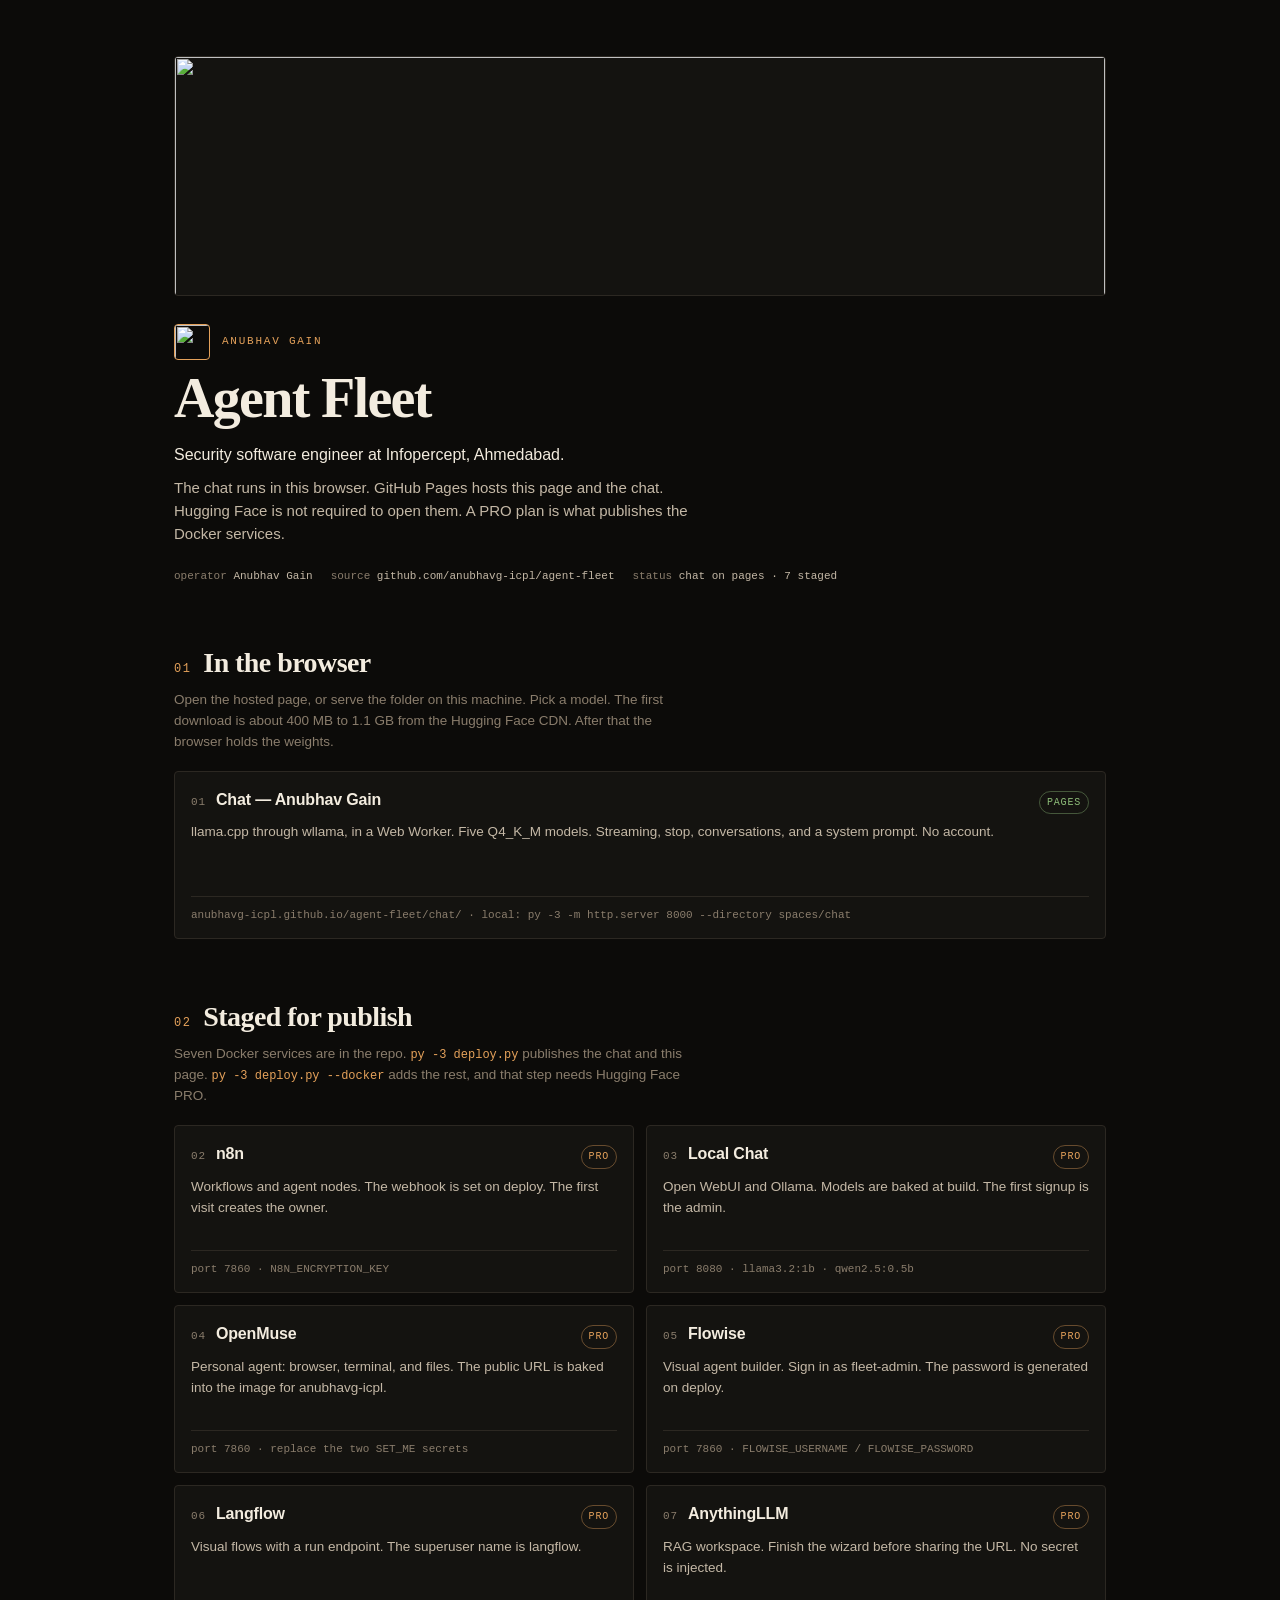
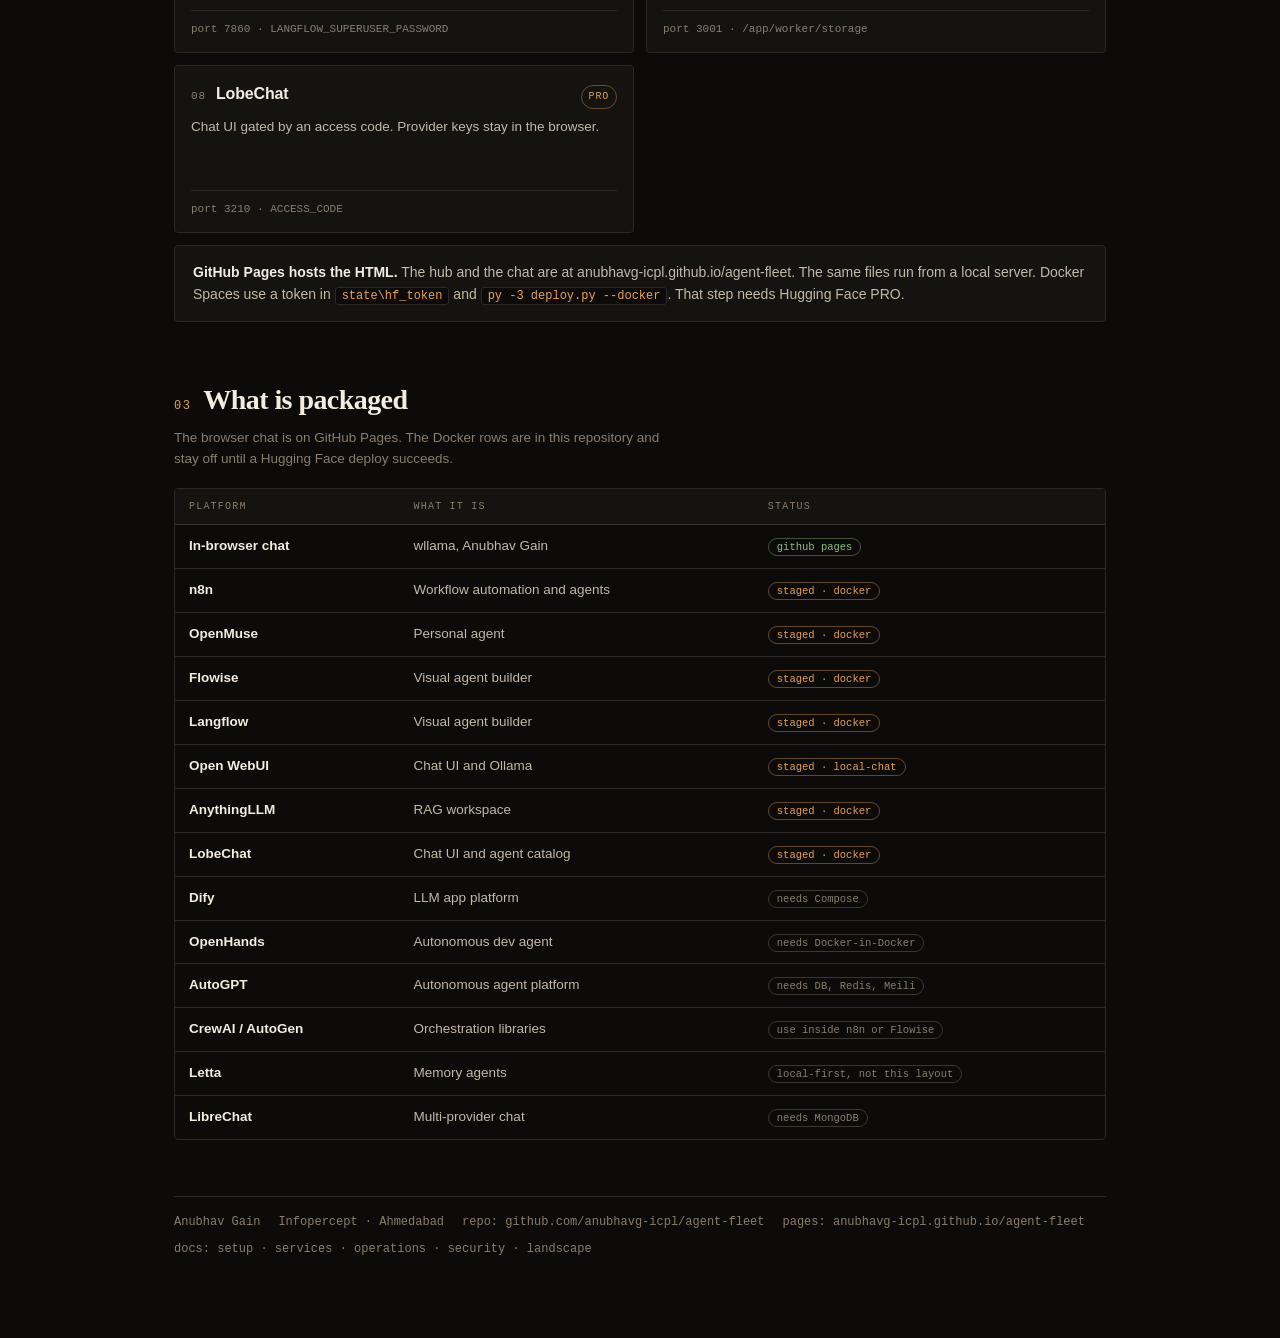
==== commit 0760d5d9: "agent-fleet: place generated plates in the chat and the hub Show a seal, a desk, and a still life on" ====
--- a/spaces/agent-hub/index.html
+++ b/spaces/agent-hub/index.html
@@ -27,6 +27,23 @@
 :focus-visible { outline: 2px solid var(--accent); outline-offset: 2px; }
 .wrap { max-width: 980px; margin: 0 auto; padding: 56px 24px 80px; }
 
+.hero, .seal { display: block; }
+.hero {
+  width: 100%;
+  height: 240px;
+  object-fit: cover;
+  object-position: center;
+  margin: 0 0 28px;
+  border: 1px solid var(--line);
+  border-radius: 4px;
+  background: var(--bg-2);
+}
+.brand-row { display: flex; align-items: center; gap: 12px; margin-bottom: 12px; }
+.brand-row .kicker { margin: 0; }
+.seal {
+  width: 36px; height: 36px; object-fit: cover;
+  border: 1px solid var(--accent); border-radius: 4px; background: var(--bg);
+}
 .kicker {
   margin: 0 0 12px;
   font-family: var(--mono); font-size: 11px; letter-spacing: .16em;
@@ -120,6 +137,7 @@
 }
 @media (max-width: 760px) {
   .wrap { padding: 32px 16px 56px; }
+  .hero { height: 168px; margin-bottom: 22px; }
   h1 { font-size: 40px; }
   h2 { font-size: 24px; }
   .grid { grid-template-columns: 1fr; }
@@ -131,7 +149,11 @@
 <div class="wrap">
 
 <header>
-  <p class="kicker">Anubhav Gain</p>
+  <img class="hero" src="assets/hero.webp" alt="" width="1400" height="788" />
+  <div class="brand-row">
+    <img class="seal" src="assets/mark.webp" alt="" width="36" height="36" />
+    <p class="kicker">Anubhav Gain</p>
+  </div>
   <h1>Agent Fleet</h1>
   <p class="role">Security software engineer at Infopercept, Ahmedabad.</p>
   <p class="sub">The chat runs in this browser. GitHub Pages hosts this page and the chat. Hugging Face is not required to open them. A PRO plan is what publishes the Docker services.</p>
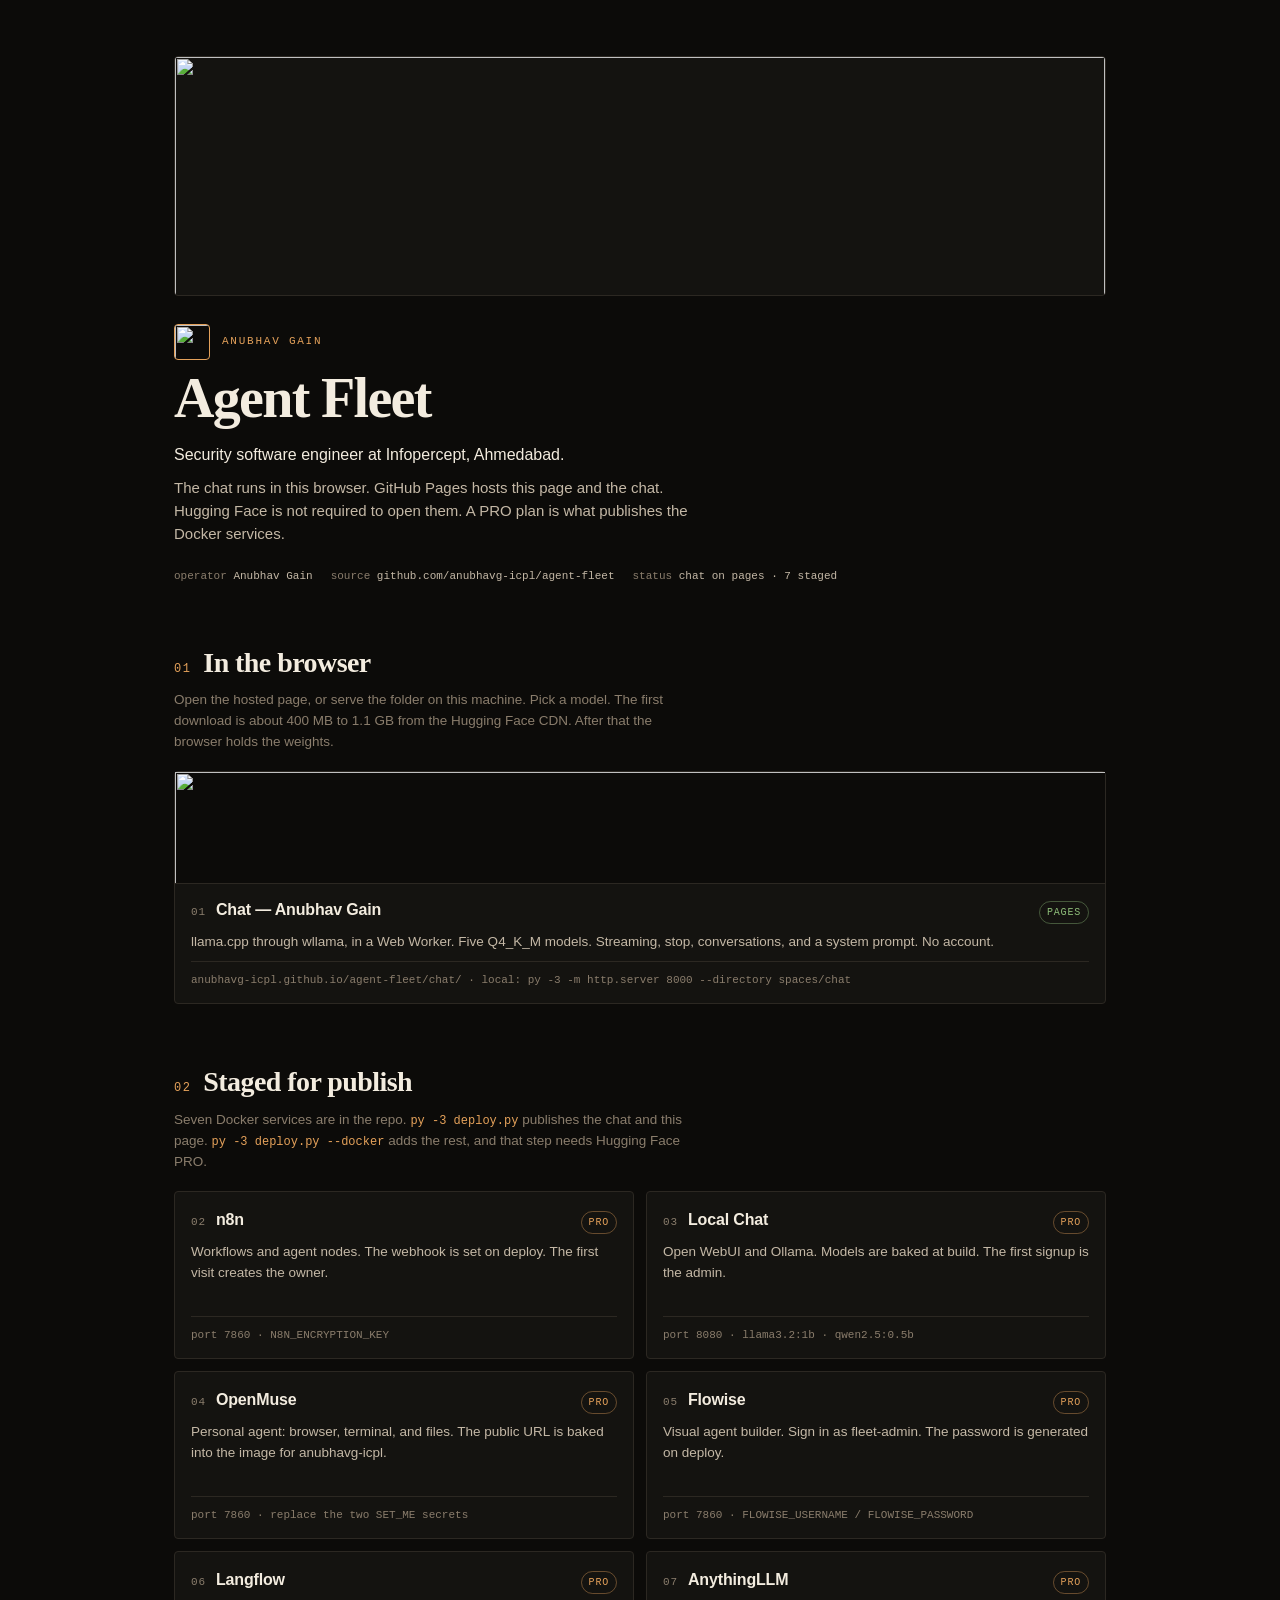
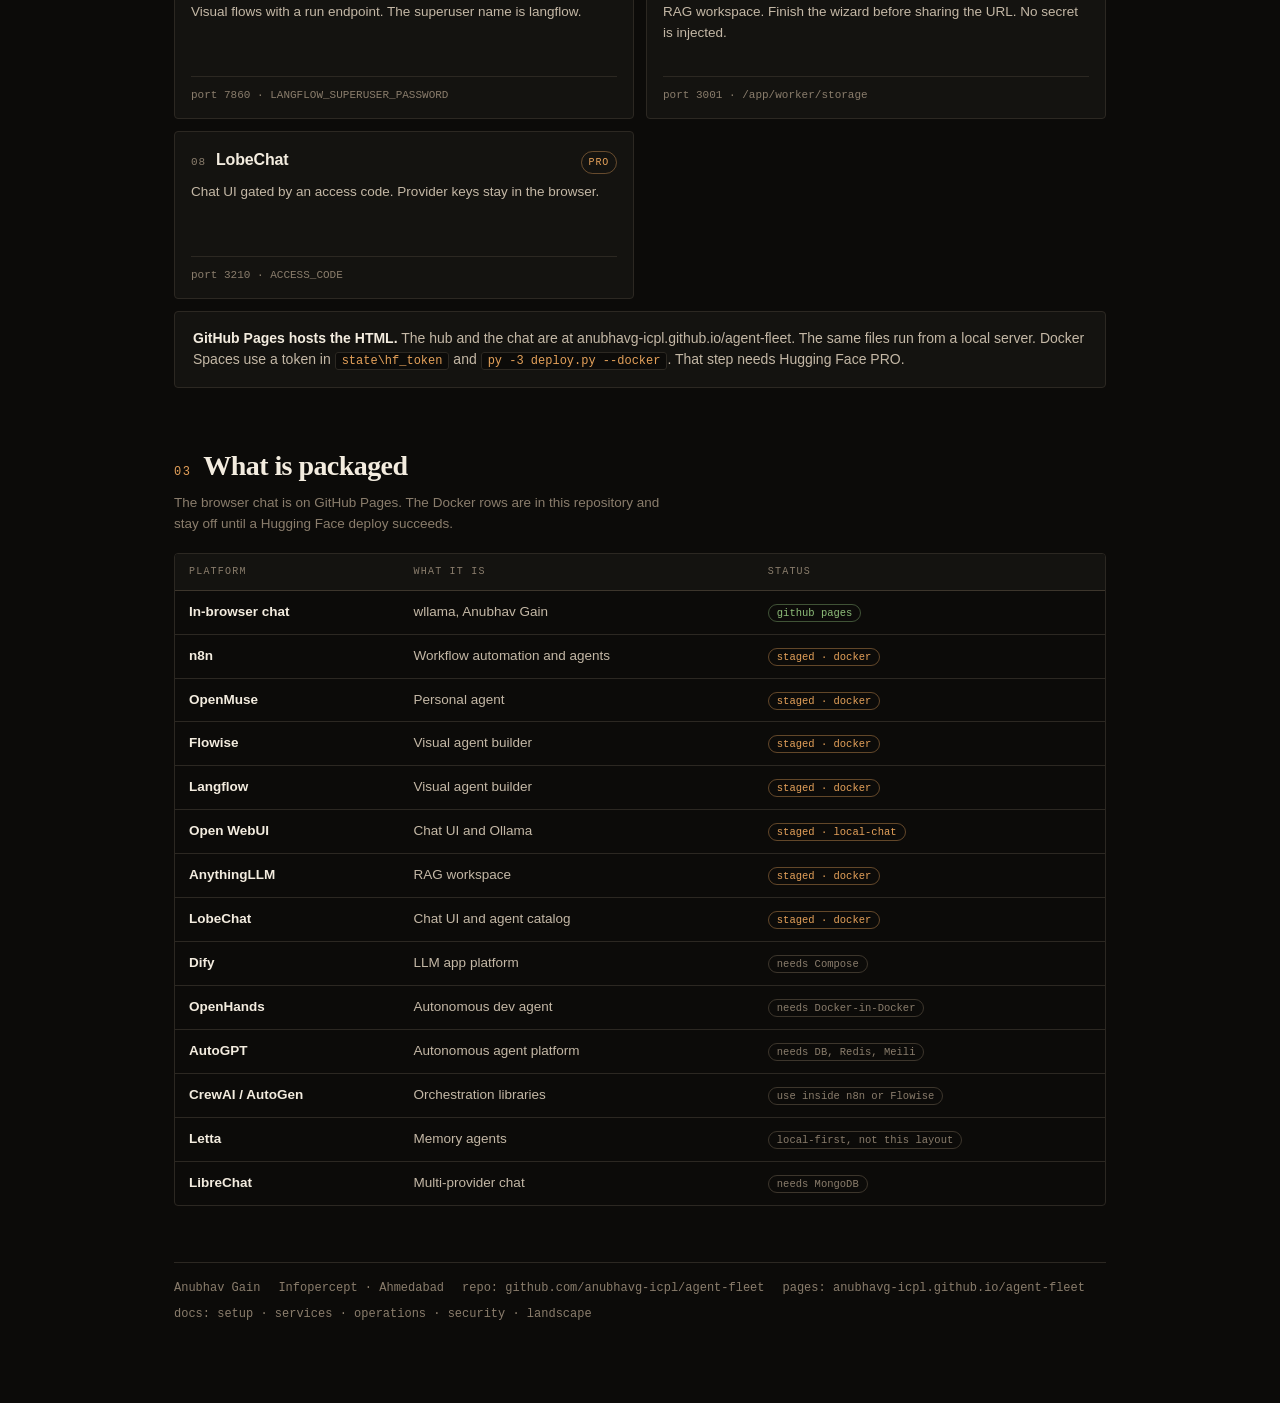
==== commit 8c134916: "agent-fleet: match the plates to the warm ink interface Use one seal, one desk, and one still life i" ====
--- a/spaces/agent-hub/index.html
+++ b/spaces/agent-hub/index.html
@@ -81,6 +81,15 @@
   padding: 16px 16px 14px; display: flex; flex-direction: column; gap: 8px;
   min-height: 168px; color: var(--text);
 }
+.card-plate {
+  width: calc(100% + 32px);
+  height: 112px;
+  object-fit: cover;
+  object-position: center;
+  margin: -16px -16px 6px;
+  border-bottom: 1px solid var(--line);
+  background: var(--bg);
+}
 a.card:hover { border-color: var(--accent); text-decoration: none; }
 .card-top { display: flex; align-items: baseline; gap: 10px; }
 .index {
@@ -169,6 +178,7 @@
   <p class="section-sub">Open the hosted page, or serve the folder on this machine. Pick a model. The first download is about 400 MB to 1.1 GB from the Hugging Face CDN. After that the browser holds the weights.</p>
   <div class="grid">
     <a class="card span-2" href="https://anubhavg-icpl.github.io/agent-fleet/chat/">
+      <img class="card-plate" src="assets/plate.webp" alt="" width="1200" height="675" />
       <div class="card-top">
         <span class="index">01</span>
         <span class="card-title">Chat — Anubhav Gain</span>
